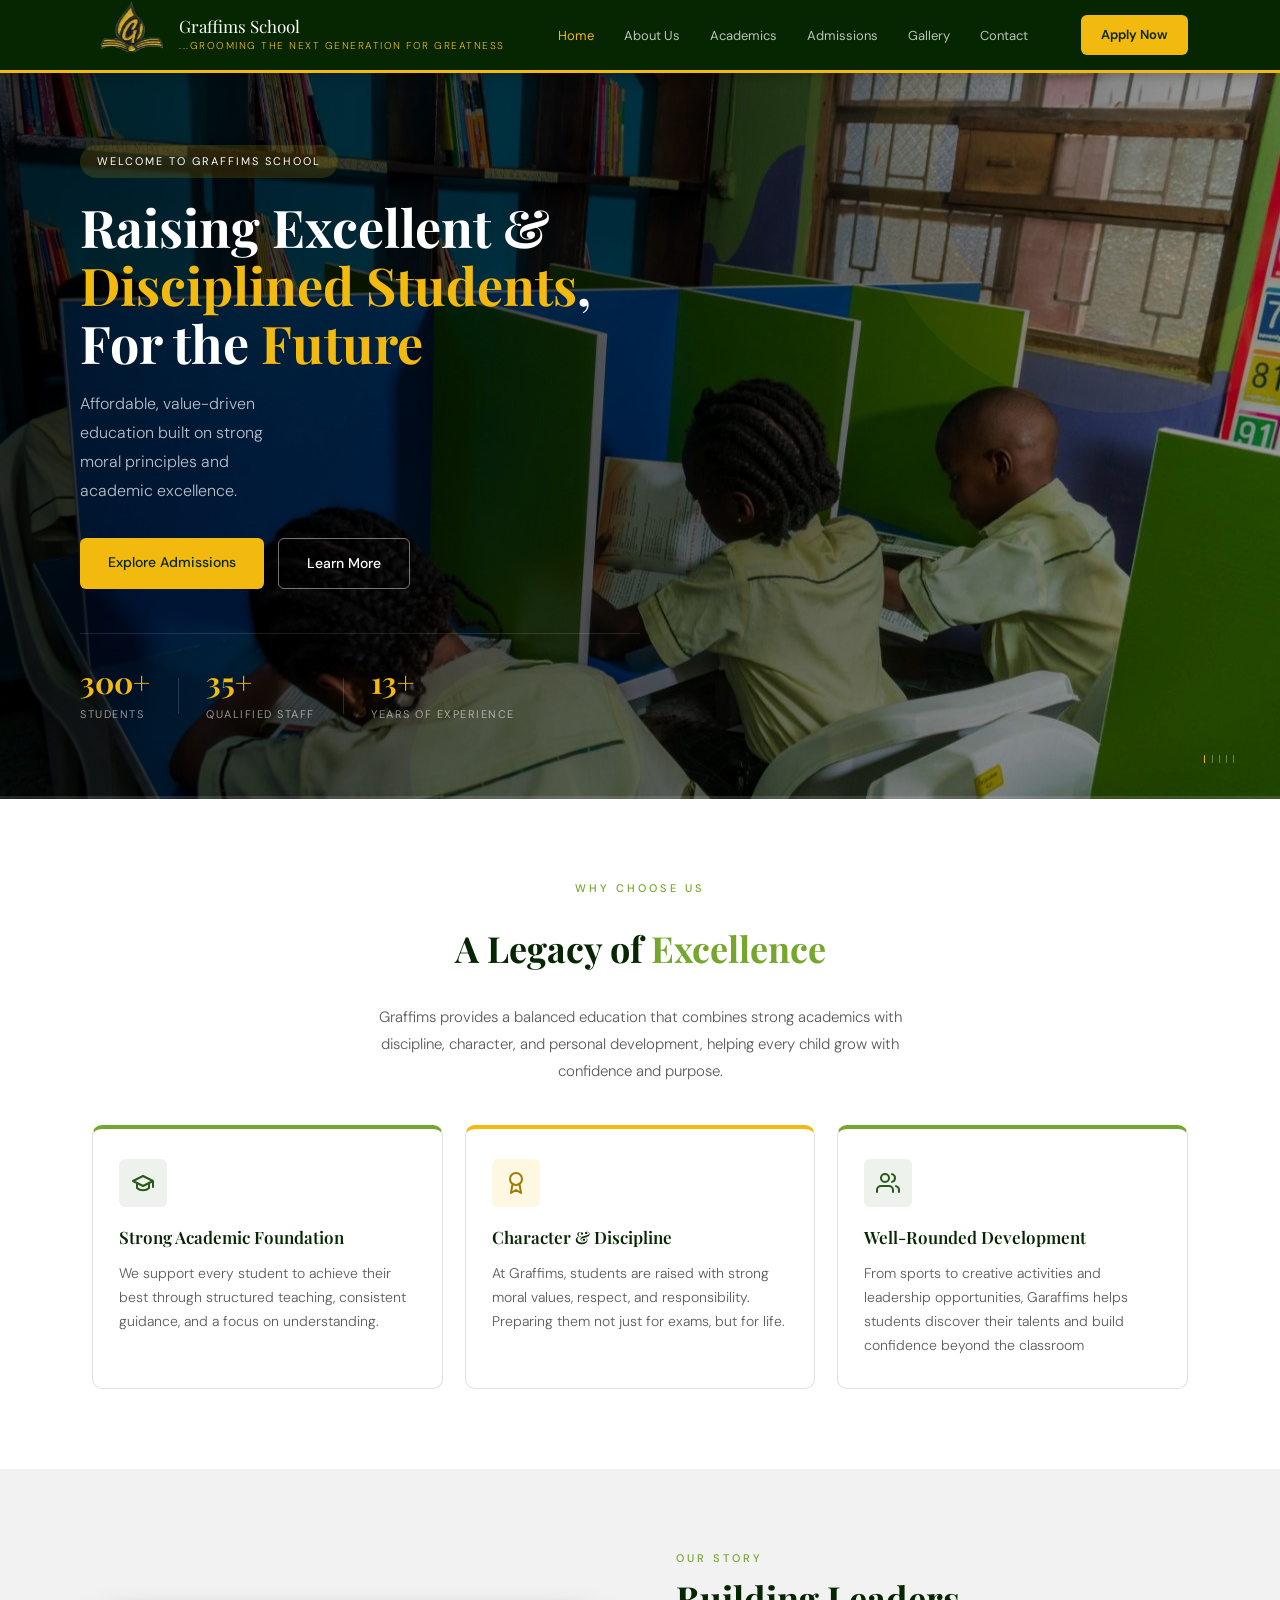
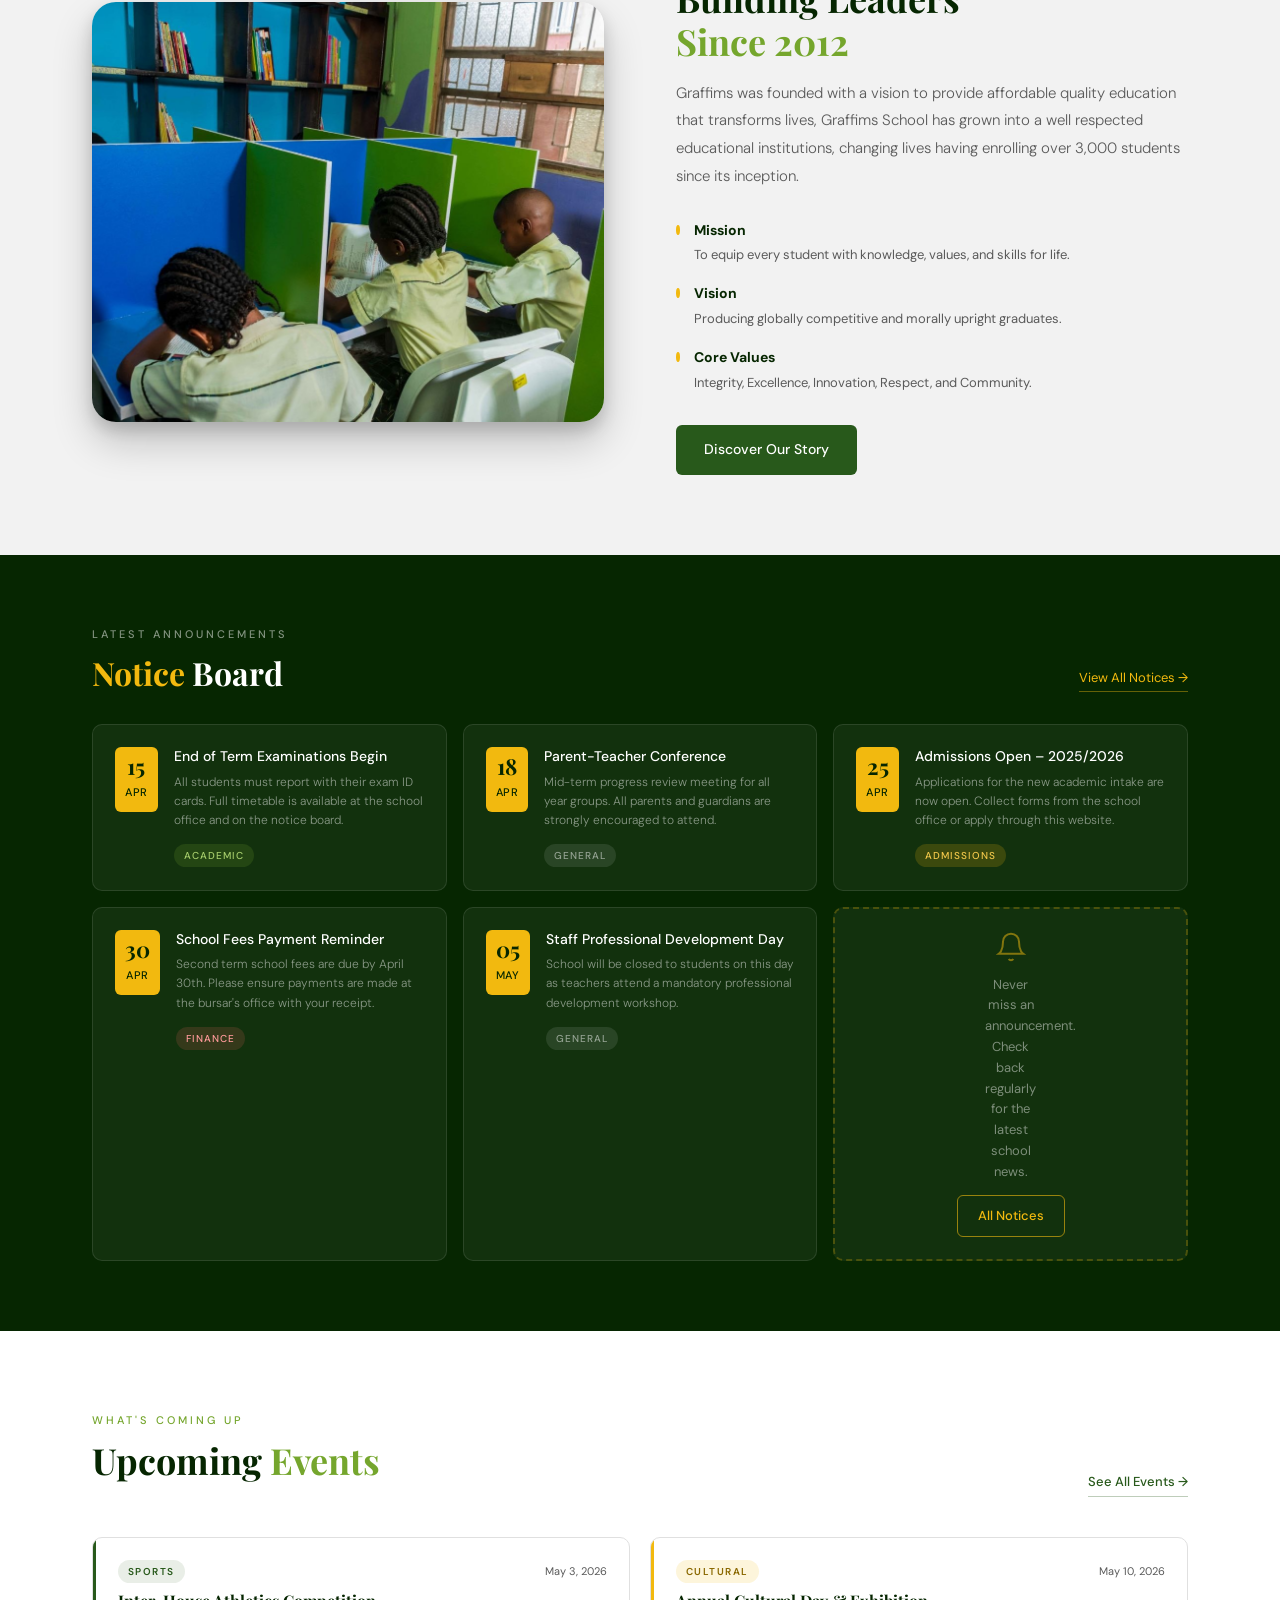
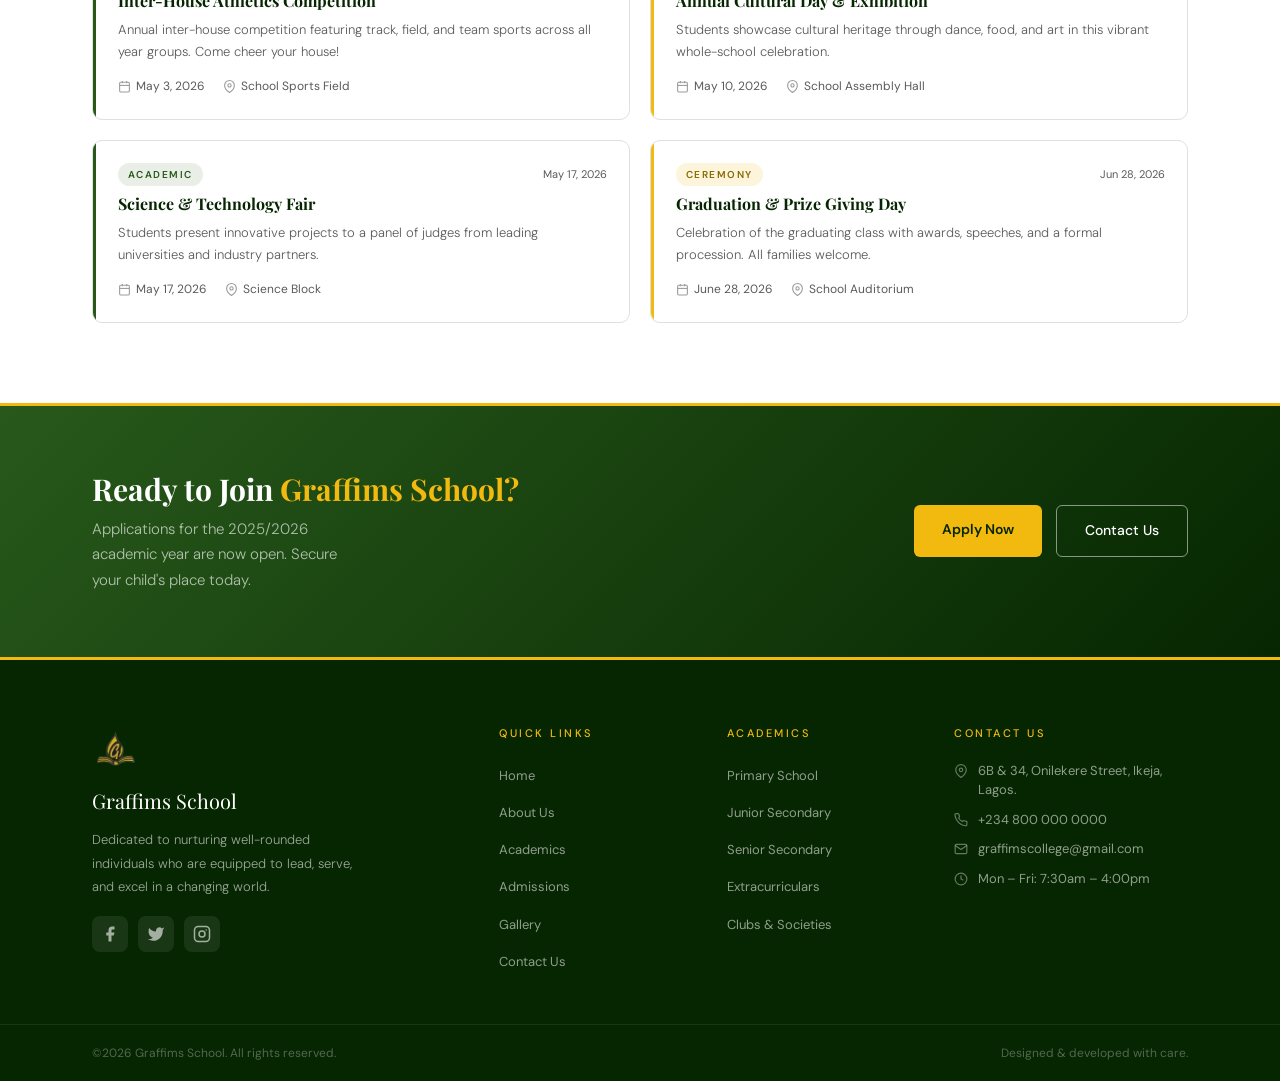
==== index.html @ c7c1daac "initial" ====
<!DOCTYPE html>
<html lang="en">

<head>
    <meta charset="UTF-8" />
    <meta name="viewport" content="width=device-width, initial-scale=1.0" />
    <meta name="description"
        content="Graffims School – Nurturing Minds, Building Futures. A premier school dedicated to academic excellence and holistic development." />
    <title>Graffims Schools| Home</title>

    <!-- Google Fonts -->
    <link rel="preconnect" href="https://fonts.googleapis.com" />
    <link rel="preconnect" href="https://fonts.gstatic.com" crossorigin />
    <link
        href="https://fonts.googleapis.com/css2?family=Playfair+Display:wght@600;700&family=DM+Sans:ital,wght@0,300;0,400;0,500;1,300&display=swap"
        rel="stylesheet" />

    <!-- Stylesheet -->
    <link rel="stylesheet" href="css/style.css" />
    <link rel="stylesheet" href="css/home.css" />
</head>

<body>

    <!-- ========== NAVIGATION ========== -->
    <header class="site-header">
        <nav class="navbar">
            <div class="nav-logo">
                <img src="images/logo/logo.png" alt="Graffims School Logo" class="logo-img" />
                <div class="logo-text">
                    <span class="logo-name">Graffims School</span>
                    <span class="logo-tagline">...grooming the next generation for greatness</span>
                </div>
            </div>

            <ul class="nav-links" id="navLinks">
                <li><a href="index.html" class="active">Home</a></li>
                <li><a href="about.html">About Us</a></li>
                <li><a href="academics.html">Academics</a></li>
                <li><a href="admissions.html">Admissions</a></li>
                <li><a href="gallery.html">Gallery</a></li>
                <li><a href="contact.html">Contact</a></li>
            </ul>

            <a href="admissions.html" class="nav-cta">Apply Now</a>

            <!-- Hamburger for mobile -->
            <button class="hamburger" id="hamburger" aria-label="Toggle navigation">
                <span></span><span></span><span></span>
            </button>
        </nav>
    </header>


    <!-- ========== HERO SECTION ========== -->
    <!-- ========== HERO SECTION ========== -->
    <section class="hero" id="hero">

        <!-- ---- SLIDESHOW BACKGROUND ---- -->
        <!-- Add your own photos by replacing the src values below.
         Recommended size: 1600×900px or wider. 5 slides shown by default.
         You can add or remove slides freely — the JS handles any count. -->
        <div class="hero-slideshow" id="heroSlideshow" aria-hidden="true">
            <div class="hero-slide active" style="background-image: url('images/hero/slide-1.jpg');"></div>
            <div class="hero-slide" style="background-image: url('images/hero/slide-2.jpg');"></div>
            <div class="hero-slide" style="background-image: url('images/hero/slide-3.jpg');"></div>
            <div class="hero-slide" style="background-image: url('images/hero/slide-4.jpg');"></div>
            <div class="hero-slide" style="background-image: url('images/hero/slide-5.jpg');"></div>
        </div>

        <!-- Dark overlay so text stays readable over any photo -->
        <div class="hero-overlay" aria-hidden="true"></div>

        <!-- Decorative circles (sit above overlay, below content) -->
        <div class="hero-bg-circle hero-circle-1"></div>
        <div class="hero-bg-circle hero-circle-2"></div>

        <!-- ---- HERO CONTENT ---- -->
        <div class="hero-content">
            <div class="hero-badge">Welcome to Graffims School</div>
            <h1 class="hero-title">
                Raising Excellent & <span class="highlight">Disciplined Students</span>,<br />
                For the <span class="highlight">Future</span>
            </h1>
            <p class="hero-desc">
                Affordable, value-driven education built on strong moral principles and academic excellence.
            </p>
            <div class="hero-buttons">
                <a href="admissions.html" class="btn btn-primary">Explore Admissions</a>
                <a href="about.html" class="btn btn-outline">Learn More</a>
            </div>
            <div class="hero-stats">
                <div class="stat">
                    <strong>300+</strong>
                    <span>Students</span>
                </div>
                <div class="stat-divider"></div>
                <div class="stat">
                    <strong>35+</strong>
                    <span>Qualified Staff</span>
                </div>
                <div class="stat-divider"></div>
                <div class="stat">
                    <strong>13+</strong>
                    <span>Years of Experience</span>
                </div>
            </div>
        </div>

        <!-- ---- SLIDESHOW CONTROLS ---- -->
        <div class="hero-controls" aria-label="Slideshow controls">

            <!-- Prev / Next arrows -->
            <button class="hero-arrow hero-prev" id="heroPrev" aria-label="Previous slide">
                <svg width="20" height="20" viewBox="0 0 24 24" fill="none" stroke="currentColor" stroke-width="2.5">
                    <polyline points="15 18 9 12 15 6" />
                </svg>
            </button>
            <button class="hero-arrow hero-next" id="heroNext" aria-label="Next slide">
                <svg width="20" height="20" viewBox="0 0 24 24" fill="none" stroke="currentColor" stroke-width="2.5">
                    <polyline points="9 18 15 12 9 6" />
                </svg>
            </button>

            <!-- Dot indicators -->
            <div class="hero-dots" id="heroDots" role="tablist" aria-label="Slide indicators"></div>

            <!-- Play / Pause -->
            <button class="hero-playpause" id="heroPlayPause" aria-label="Pause slideshow">
                <!-- Pause icon (shown when playing) -->
                <svg class="icon-pause" width="16" height="16" viewBox="0 0 24 24" fill="currentColor">
                    <rect x="6" y="4" width="4" height="16" rx="1" />
                    <rect x="14" y="4" width="4" height="16" rx="1" />
                </svg>
                <!-- Play icon (shown when paused) -->
                <svg class="icon-play" width="16" height="16" viewBox="0 0 24 24" fill="currentColor"
                    style="display:none;">
                    <polygon points="5 3 19 12 5 21 5 3" />
                </svg>
            </button>

        </div>

        <!-- Progress bar at bottom of hero -->
        <div class="hero-progress-bar" aria-hidden="true">
            <div class="hero-progress-fill" id="heroProgressFill"></div>
        </div>

    </section>


    <!-- ========== WHY CHOOSE US ========== -->
    <section class="section section-light" id="why-us">
        <div class="container">
            <div class="section-header centered">
                <p class="section-label">Why Choose Us</p>
                <h2 class="section-title">A Legacy of <span class="text-green">Excellence</span></h2>
                <p class="section-sub">
                    Graffims provides a balanced education that combines strong academics with discipline, character, and personal development, helping every child grow with confidence and purpose.
                </p>
            </div>

            <div class="cards-grid three-col">

                <div class="feature-card">
                    <div class="feature-icon green-icon">
                        <svg width="24" height="24" viewBox="0 0 24 24" fill="none" stroke="currentColor"
                            stroke-width="2" stroke-linecap="round" stroke-linejoin="round">
                            <path d="M22 10v6M2 10l10-5 10 5-10 5z" />
                            <path d="M6 12v5c3 3 9 3 12 0v-5" />
                        </svg>
                    </div>
                    <h3>Strong Academic Foundation</h3>
                    <p>We support every student to achieve their best through structured teaching, consistent guidance, and a focus on understanding.</p>
                </div>

                <div class="feature-card featured">
                    <div class="feature-icon gold-icon">
                        <svg width="24" height="24" viewBox="0 0 24 24" fill="none" stroke="currentColor"
                            stroke-width="2" stroke-linecap="round" stroke-linejoin="round">
                            <circle cx="12" cy="8" r="6" />
                            <path d="M15.477 12.89L17 22l-5-3-5 3 1.523-9.11" />
                        </svg>
                    </div>
                    <h3>Character & Discipline</h3>
                    <p>At Graffims, students are raised with strong moral values, respect, and responsibility. Preparing them not just for exams, but for life.</p>
                </div>

                <div class="feature-card">
                    <div class="feature-icon green-icon">
                        <svg width="24" height="24" viewBox="0 0 24 24" fill="none" stroke="currentColor"
                            stroke-width="2" stroke-linecap="round" stroke-linejoin="round">
                            <path d="M17 21v-2a4 4 0 0 0-4-4H5a4 4 0 0 0-4 4v2" />
                            <circle cx="9" cy="7" r="4" />
                            <path d="M23 21v-2a4 4 0 0 0-3-3.87M16 3.13a4 4 0 0 1 0 7.75" />
                        </svg>
                    </div>
                    <h3>Well-Rounded Development</h3>
                    <p>From sports to creative activities and leadership opportunities, Garaffims helps students discover their talents and build confidence beyond the classroom</p>
                </div>

            </div>
        </div>
    </section>


    <!-- ========== ABOUT STRIP ========== -->
    <section class="section about-strip">
        <div class="container about-split">
            <div class="about-image-side">
                <img src="images/hero/about-strip.jpg" alt="Students at Graffims School" class="about-img" />
            </div>
            <div class="about-text-side">
                <p class="section-label">Our Story</p>
                <h2 class="section-title">Building Leaders<br /><span class="text-green">Since 2012</span></h2>
                <p class="about-desc">
                    Graffims was founded with a vision to provide affordable quality education that transforms lives, 
                    Graffims School has grown into a well respected educational institutions,
                    changing lives having enrolling over 3,000 students since its inception.
                </p>
                <ul class="about-values">
                    <li>
                        <div class="value-dot"></div>
                        <div>
                            <strong>Mission</strong>
                            <p>To equip every student with knowledge, values, and skills for life.</p>
                        </div>
                    </li>
                    <li>
                        <div class="value-dot"></div>
                        <div>
                            <strong>Vision</strong>
                            <p>Producing globally competitive and morally upright graduates.</p>
                        </div>
                    </li>
                    <li>
                        <div class="value-dot"></div>
                        <div>
                            <strong>Core Values</strong>
                            <p>Integrity, Excellence, Innovation, Respect, and Community.</p>
                        </div>
                    </li>
                </ul>
                <a href="about.html" class="btn btn-green">Discover Our Story</a>
            </div>
        </div>
    </section>


    <!-- ========== NOTICE BOARD ========== -->
    <section class="notice-board" id="notices">
        <div class="container">
            <div class="notice-header">
                <div>
                    <p class="section-label light-label">Latest Announcements</p>
                    <h2 class="notice-title"><span class="text-gold">Notice</span> Board</h2>
                </div>
                <a href="#" class="view-all-link">View All Notices &rarr;</a>
            </div>

            <div class="notices-grid">

                <div class="notice-item">
                    <div class="notice-date">
                        <strong>15</strong>
                        <span>Apr</span>
                    </div>
                    <div class="notice-body">
                        <h4>End of Term Examinations Begin</h4>
                        <p>All students must report with their exam ID cards. Full timetable is available at the school
                            office and on the notice board.</p>
                        <span class="notice-tag academic-tag">Academic</span>
                    </div>
                </div>

                <div class="notice-item">
                    <div class="notice-date">
                        <strong>18</strong>
                        <span>Apr</span>
                    </div>
                    <div class="notice-body">
                        <h4>Parent-Teacher Conference</h4>
                        <p>Mid-term progress review meeting for all year groups. All parents and guardians are strongly
                            encouraged to attend.</p>
                        <span class="notice-tag general-tag">General</span>
                    </div>
                </div>

                <div class="notice-item">
                    <div class="notice-date">
                        <strong>25</strong>
                        <span>Apr</span>
                    </div>
                    <div class="notice-body">
                        <h4>Admissions Open – 2025/2026</h4>
                        <p>Applications for the new academic intake are now open. Collect forms from the school office
                            or apply through this website.</p>
                        <span class="notice-tag admissions-tag">Admissions</span>
                    </div>
                </div>

                <div class="notice-item">
                    <div class="notice-date">
                        <strong>30</strong>
                        <span>Apr</span>
                    </div>
                    <div class="notice-body">
                        <h4>School Fees Payment Reminder</h4>
                        <p>Second term school fees are due by April 30th. Please ensure payments are made at the
                            bursar's office with your receipt.</p>
                        <span class="notice-tag finance-tag">Finance</span>
                    </div>
                </div>

                <div class="notice-item">
                    <div class="notice-date">
                        <strong>05</strong>
                        <span>May</span>
                    </div>
                    <div class="notice-body">
                        <h4>Staff Professional Development Day</h4>
                        <p>School will be closed to students on this day as teachers attend a mandatory professional
                            development workshop.</p>
                        <span class="notice-tag general-tag">General</span>
                    </div>
                </div>

                <div class="notice-item notice-cta">
                    <div class="notice-cta-inner">
                        <div class="cta-bell">
                            <svg width="32" height="32" viewBox="0 0 24 24" fill="none" stroke="currentColor"
                                stroke-width="1.5">
                                <path d="M18 8A6 6 0 0 0 6 8c0 7-3 9-3 9h18s-3-2-3-9" />
                                <path d="M13.73 21a2 2 0 0 1-3.46 0" />
                            </svg>
                        </div>
                        <p>Never miss an announcement. Check back regularly for the latest school news.</p>
                        <a href="#" class="btn btn-gold-outline">All Notices</a>
                    </div>
                </div>

            </div>
        </div>
    </section>


    <!-- ========== UPCOMING EVENTS ========== -->
    <section class="section section-light" id="events">
        <div class="container">
            <div class="section-header">
                <div>
                    <p class="section-label">What's Coming Up</p>
                    <h2 class="section-title">Upcoming <span class="text-green">Events</span></h2>
                </div>
                <a href="#" class="view-all-btn">See All Events &rarr;</a>
            </div>

            <div class="events-grid">

                <div class="event-card">
                    <div class="event-stripe green-stripe"></div>
                    <div class="event-body">
                        <div class="event-top">
                            <span class="event-tag sports-tag">Sports</span>
                            <span class="event-date-label">May 3, 2026</span>
                        </div>
                        <h4>Inter-House Athletics Competition</h4>
                        <p>Annual inter-house competition featuring track, field, and team sports across all year
                            groups. Come cheer your house!</p>
                        <div class="event-meta">
                            <span>
                                <svg width="13" height="13" viewBox="0 0 24 24" fill="none" stroke="currentColor"
                                    stroke-width="2">
                                    <rect x="3" y="4" width="18" height="18" rx="2" />
                                    <line x1="16" y1="2" x2="16" y2="6" />
                                    <line x1="8" y1="2" x2="8" y2="6" />
                                    <line x1="3" y1="10" x2="21" y2="10" />
                                </svg>
                                May 3, 2026
                            </span>
                            <span>
                                <svg width="13" height="13" viewBox="0 0 24 24" fill="none" stroke="currentColor"
                                    stroke-width="2">
                                    <path d="M21 10c0 7-9 13-9 13s-9-6-9-13a9 9 0 0 1 18 0z" />
                                    <circle cx="12" cy="10" r="3" />
                                </svg>
                                School Sports Field
                            </span>
                        </div>
                    </div>
                </div>

                <div class="event-card">
                    <div class="event-stripe gold-stripe"></div>
                    <div class="event-body">
                        <div class="event-top">
                            <span class="event-tag cultural-tag">Cultural</span>
                            <span class="event-date-label">May 10, 2026</span>
                        </div>
                        <h4>Annual Cultural Day &amp; Exhibition</h4>
                        <p>Students showcase cultural heritage through dance, food, and art in this vibrant whole-school
                            celebration.</p>
                        <div class="event-meta">
                            <span>
                                <svg width="13" height="13" viewBox="0 0 24 24" fill="none" stroke="currentColor"
                                    stroke-width="2">
                                    <rect x="3" y="4" width="18" height="18" rx="2" />
                                    <line x1="16" y1="2" x2="16" y2="6" />
                                    <line x1="8" y1="2" x2="8" y2="6" />
                                    <line x1="3" y1="10" x2="21" y2="10" />
                                </svg>
                                May 10, 2026
                            </span>
                            <span>
                                <svg width="13" height="13" viewBox="0 0 24 24" fill="none" stroke="currentColor"
                                    stroke-width="2">
                                    <path d="M21 10c0 7-9 13-9 13s-9-6-9-13a9 9 0 0 1 18 0z" />
                                    <circle cx="12" cy="10" r="3" />
                                </svg>
                                School Assembly Hall
                            </span>
                        </div>
                    </div>
                </div>

                <div class="event-card">
                    <div class="event-stripe green-stripe"></div>
                    <div class="event-body">
                        <div class="event-top">
                            <span class="event-tag academic-tag-ev">Academic</span>
                            <span class="event-date-label">May 17, 2026</span>
                        </div>
                        <h4>Science &amp; Technology Fair</h4>
                        <p>Students present innovative projects to a panel of judges from leading universities and
                            industry partners.</p>
                        <div class="event-meta">
                            <span>
                                <svg width="13" height="13" viewBox="0 0 24 24" fill="none" stroke="currentColor"
                                    stroke-width="2">
                                    <rect x="3" y="4" width="18" height="18" rx="2" />
                                    <line x1="16" y1="2" x2="16" y2="6" />
                                    <line x1="8" y1="2" x2="8" y2="6" />
                                    <line x1="3" y1="10" x2="21" y2="10" />
                                </svg>
                                May 17, 2026
                            </span>
                            <span>
                                <svg width="13" height="13" viewBox="0 0 24 24" fill="none" stroke="currentColor"
                                    stroke-width="2">
                                    <path d="M21 10c0 7-9 13-9 13s-9-6-9-13a9 9 0 0 1 18 0z" />
                                    <circle cx="12" cy="10" r="3" />
                                </svg>
                                Science Block
                            </span>
                        </div>
                    </div>
                </div>

                <div class="event-card">
                    <div class="event-stripe gold-stripe"></div>
                    <div class="event-body">
                        <div class="event-top">
                            <span class="event-tag ceremony-tag">Ceremony</span>
                            <span class="event-date-label">Jun 28, 2026</span>
                        </div>
                        <h4>Graduation &amp; Prize Giving Day</h4>
                        <p>Celebration of the graduating class with awards, speeches, and a formal procession. All
                            families welcome.</p>
                        <div class="event-meta">
                            <span>
                                <svg width="13" height="13" viewBox="0 0 24 24" fill="none" stroke="currentColor"
                                    stroke-width="2">
                                    <rect x="3" y="4" width="18" height="18" rx="2" />
                                    <line x1="16" y1="2" x2="16" y2="6" />
                                    <line x1="8" y1="2" x2="8" y2="6" />
                                    <line x1="3" y1="10" x2="21" y2="10" />
                                </svg>
                                June 28, 2026
                            </span>
                            <span>
                                <svg width="13" height="13" viewBox="0 0 24 24" fill="none" stroke="currentColor"
                                    stroke-width="2">
                                    <path d="M21 10c0 7-9 13-9 13s-9-6-9-13a9 9 0 0 1 18 0z" />
                                    <circle cx="12" cy="10" r="3" />
                                </svg>
                                School Auditorium
                            </span>
                        </div>
                    </div>
                </div>

            </div>
        </div>
    </section>


    <!-- ========== QUICK LINKS / CTA STRIP ========== -->
    <section class="cta-strip">
        <div class="container cta-inner">
            <div class="cta-text">
                <h2>Ready to Join <span>Graffims School?</span></h2>
                <p>Applications for the 2025/2026 academic year are now open. Secure your child's place today.</p>
            </div>
            <div class="cta-buttons">
                <a href="admissions.html" class="btn btn-gold">Apply Now</a>
                <a href="contact.html" class="btn btn-white-outline">Contact Us</a>
            </div>
        </div>
    </section>


    <!-- ========== FOOTER ========== -->
    <footer class="site-footer">
        <div class="container footer-grid">

            <div class="footer-brand">
                <img src="images/logo/logo.png" alt="Graffims School" class="footer-logo" />
                <div class="footer-school-name">Graffims School</div>
                <p>Dedicated to nurturing well-rounded individuals who are equipped to lead, serve, and excel in a
                    changing world.</p>
                <div class="footer-socials">
                    <!-- Replace # with real social media links -->
                    <a href="#" aria-label="Facebook" class="social-icon">
                        <svg width="18" height="18" viewBox="0 0 24 24" fill="currentColor">
                            <path d="M18 2h-3a5 5 0 0 0-5 5v3H7v4h3v8h4v-8h3l1-4h-4V7a1 1 0 0 1 1-1h3z" />
                        </svg>
                    </a>
                    <a href="#" aria-label="Twitter" class="social-icon">
                        <svg width="18" height="18" viewBox="0 0 24 24" fill="currentColor">
                            <path
                                d="M23 3a10.9 10.9 0 0 1-3.14 1.53 4.48 4.48 0 0 0-7.86 3v1A10.66 10.66 0 0 1 3 4s-4 9 5 13a11.64 11.64 0 0 1-7 2c9 5 20 0 20-11.5a4.5 4.5 0 0 0-.08-.83A7.72 7.72 0 0 0 23 3z" />
                        </svg>
                    </a>
                    <a href="#" aria-label="Instagram" class="social-icon">
                        <svg width="18" height="18" viewBox="0 0 24 24" fill="none" stroke="currentColor"
                            stroke-width="2">
                            <rect x="2" y="2" width="20" height="20" rx="5" />
                            <circle cx="12" cy="12" r="4" />
                            <circle cx="17.5" cy="6.5" r="1" fill="currentColor" stroke="none" />
                        </svg>
                    </a>
                </div>
            </div>

            <div class="footer-col">
                <h4>Quick Links</h4>
                <ul>
                    <li><a href="index.html">Home</a></li>
                    <li><a href="about.html">About Us</a></li>
                    <li><a href="academics.html">Academics</a></li>
                    <li><a href="admissions.html">Admissions</a></li>
                    <li><a href="gallery.html">Gallery</a></li>
                    <li><a href="contact.html">Contact Us</a></li>
                </ul>
            </div>

            <div class="footer-col">
                <h4>Academics</h4>
                <ul>
                    <li><a href="academics.html">Primary School</a></li>
                    <li><a href="academics.html">Junior Secondary</a></li>
                    <li><a href="academics.html">Senior Secondary</a></li>
                    <li><a href="academics.html">Extracurriculars</a></li>
                    <li><a href="academics.html">Clubs &amp; Societies</a></li>
                </ul>
            </div>

            <div class="footer-col">
                <h4>Contact Us</h4>
                <ul class="footer-contact-list">
                    <li>
                        <svg width="14" height="14" viewBox="0 0 24 24" fill="none" stroke="currentColor"
                            stroke-width="2">
                            <path d="M21 10c0 7-9 13-9 13s-9-6-9-13a9 9 0 0 1 18 0z" />
                            <circle cx="12" cy="10" r="3" />
                        </svg>
                        6B & 34, Onilekere Street, Ikeja, Lagos.
                    </li>
                    <li>
                        <svg width="14" height="14" viewBox="0 0 24 24" fill="none" stroke="currentColor"
                            stroke-width="2">
                            <path
                                d="M22 16.92v3a2 2 0 0 1-2.18 2 19.79 19.79 0 0 1-8.63-3.07A19.5 19.5 0 0 1 4.69 12 19.79 19.79 0 0 1 1.61 3.18 2 2 0 0 1 3.6 1h3a2 2 0 0 1 2 1.72c.127.96.361 1.903.7 2.81a2 2 0 0 1-.45 2.11L7.91 8.6a16 16 0 0 0 6.09 6.09l.97-.97a2 2 0 0 1 2.11-.45c.907.339 1.85.573 2.81.7A2 2 0 0 1 22 16.92z" />
                        </svg>
                        +234 800 000 0000
                    </li>
                    <li>
                        <svg width="14" height="14" viewBox="0 0 24 24" fill="none" stroke="currentColor"
                            stroke-width="2">
                            <path d="M4 4h16c1.1 0 2 .9 2 2v12c0 1.1-.9 2-2 2H4c-1.1 0-2-.9-2-2V6c0-1.1.9-2 2-2z" />
                            <polyline points="22,6 12,13 2,6" />
                        </svg>
                        graffimscollege@gmail.com
                    </li>
                    <li>
                        <svg width="14" height="14" viewBox="0 0 24 24" fill="none" stroke="currentColor"
                            stroke-width="2">
                            <circle cx="12" cy="12" r="10" />
                            <polyline points="12 6 12 12 16 14" />
                        </svg>
                        Mon – Fri: 7:30am – 4:00pm
                    </li>
                </ul>
            </div>

        </div>

        <div class="footer-bottom">
            <div class="container footer-bottom-inner">
                <p>&copy;2026 Graffims School. All rights reserved.</p>
                <p>Designed &amp; developed with care.</p>
            </div>
        </div>
    </footer>


    <!-- ========== JAVASCRIPT ========== -->
    <script src="javascript/main.js"></script>
</body>

</html>
---- css/style.css ----
:root {
    --deep: #062601;
    --forest: #28591B;
    --leaf: #75A62D;
    --gold: #F2B90F;
    --light: #F2F2F2;
    --white: #ffffff;
    --text: #1a1a1a;
    --muted: #5a5a5a;
    --border: #e0e0e0;

    --font-display: 'Playfair Display', Georgia, serif;
    --font-body: 'DM Sans', system-ui, sans-serif;

    --radius-sm: 6px;
    --radius-md: 10px;
    --radius-lg: 16px;
    --radius-xl: 24px;

    --shadow-sm: 0 2px 8px rgba(0, 0, 0, 0.07);
    --shadow-md: 0 4px 20px rgba(0, 0, 0, 0.10);
    --shadow-lg: 0 8px 40px rgba(0, 0, 0, 0.13);

    --transition: 0.25s ease;
}

/* ---------- RESET & BASE ---------- */
*,
*::before,
*::after {
    margin: 0;
    padding: 0;
    box-sizing: border-box;
}

html {
    scroll-behavior: smooth;
    font-size: 16px;
}

body {
    font-family: var(--font-body);
    color: var(--text);
    background: var(--light);
    line-height: 1.7;
    -webkit-font-smoothing: antialiased;
}

img {
    max-width: 100%;
    height: auto;
    display: block;
}

svg {
    display: block;
    max-width: 100%;
}

a {
    text-decoration: none;
    color: inherit;
}

ul {
    list-style: none;
}

/* ---------- CONTAINER ---------- */
.container {
    width: 100%;
    max-width: 1160px;
    margin: 0 auto;
    padding: 0 32px;
}

/* ---------- SECTIONS ---------- */
.section {
    padding: 80px 0;
}

.section-light {
    background: var(--white);
}

/* ---------- SECTION HEADER TYPOGRAPHY ---------- */
.section-label {
    font-size: 11px;
    text-transform: uppercase;
    letter-spacing: 3px;
    color: var(--leaf);
    font-weight: 500;
    margin-bottom: 10px;
}

.light-label {
    color: rgba(255, 255, 255, 0.5);
}

.section-title {
    font-family: var(--font-display);
    font-size: 36px;
    color: var(--deep);
    line-height: 1.2;
    margin-bottom: 14px;
}

.section-sub {
    color: var(--muted);
    font-size: 15px;
    line-height: 1.8;
    max-width: 560px;
    font-weight: 300;
}

.section-header {
    display: flex;
    align-items: flex-end;
    justify-content: space-between;
    margin-bottom: 40px;
    gap: 20px;
}

.section-header.centered {
    flex-direction: column;
    align-items: center;
    text-align: center;
}

.section-header.centered .section-sub {
    margin: 0 auto;
}

/* ---------- TEXT COLOUR HELPERS ---------- */
.text-green {
    color: var(--leaf);
}

.text-gold {
    color: var(--gold);
}

.highlight {
    color: var(--gold);
}

/* ---------- BUTTONS ---------- */
.btn {
    display: inline-block;
    font-family: var(--font-body);
    font-size: 14px;
    font-weight: 500;
    padding: 13px 28px;
    border-radius: var(--radius-sm);
    border: none;
    cursor: pointer;
    transition: all var(--transition);
    white-space: nowrap;
}

.btn-primary {
    background: var(--gold);
    color: var(--deep);
}

.btn-primary:hover {
    background: #d9a50d;
    transform: translateY(-1px);
}

.btn-outline {
    background: transparent;
    color: var(--white);
    border: 1.5px solid rgba(255, 255, 255, 0.45);
}

.btn-outline:hover {
    background: rgba(255, 255, 255, 0.1);
}

.btn-green {
    background: var(--forest);
    color: var(--white);
}

.btn-green:hover {
    background: var(--deep);
    transform: translateY(-1px);
}

.btn-gold {
    background: var(--gold);
    color: var(--deep);
    font-weight: 600;
}

.btn-gold:hover {
    background: #d9a50d;
}

.btn-white-outline {
    background: transparent;
    color: var(--white);
    border: 1.5px solid rgba(255, 255, 255, 0.5);
}

.btn-white-outline:hover {
    background: rgba(255, 255, 255, 0.1);
}

.btn-gold-outline {
    background: transparent;
    color: var(--gold);
    border: 1.5px solid rgba(242, 185, 15, 0.6);
    font-size: 13px;
    padding: 9px 20px;
}

.btn-gold-outline:hover {
    background: rgba(242, 185, 15, 0.1);
}

/* ---------- CARDS GRID ---------- */
.cards-grid {
    display: grid;
    gap: 22px;
}

.cards-grid.three-col {
    grid-template-columns: repeat(3, 1fr);
}

.cards-grid.two-col {
    grid-template-columns: repeat(2, 1fr);
}

/* ---------- NAVIGATION ---------- */
.site-header {
    position: sticky;
    top: 0;
    z-index: 1000;
    background: var(--deep);
    border-bottom: 3px solid var(--gold);
    box-shadow: 0 2px 12px rgba(0, 0, 0, 0.25);
}

.navbar {
    display: flex;
    align-items: center;
    justify-content: space-between;
    height: 70px;
    max-width: 1160px;
    margin: 0 auto;
    padding: 0 32px;
    gap: 20px;
}

.nav-logo {
    display: flex;
    align-items: center;
    gap: 12px;
    flex-shrink: 0;
}

.logo-img {
    width: 75px;
    height: 90px;

}

.logo-text {
    display: flex;
    flex-direction: column;
}

.logo-name {
    font-family: var(--font-display);
    font-size: 17px;
    color: var(--white);
    line-height: 1.2;
}

.logo-tagline {
    font-size: 10px;
    color: var(--gold);
    letter-spacing: 1.5px;
    text-transform: uppercase;
    font-weight: 300;
}

.nav-links {
    display: flex;
    align-items: center;
    gap: 4px;
    flex: 1;
    justify-content: center;
}

.nav-links a {
    color: rgba(255, 255, 255, 0.72);
    font-size: 13px;
    padding: 7px 13px;
    border-radius: var(--radius-sm);
    transition: all var(--transition);
    font-weight: 400;
}

.nav-links a:hover {
    background: rgba(255, 255, 255, 0.08);
    color: var(--white);
}

.nav-links a.active {
    color: var(--gold);
}

.nav-cta {
    background: var(--gold);
    color: var(--deep);
    font-weight: 600;
    font-size: 13px;
    padding: 9px 20px;
    border-radius: var(--radius-sm);
    transition: all var(--transition);
    flex-shrink: 0;
    font-family: var(--font-body);
}

.nav-cta:hover {
    background: #d9a50d;
    transform: translateY(-1px);
}

.hamburger {
    display: none;
    flex-direction: column;
    gap: 5px;
    background: none;
    border: none;
    cursor: pointer;
    padding: 4px;
}

.hamburger span {
    display: block;
    width: 24px;
    height: 2px;
    background: var(--white);
    border-radius: 2px;
    transition: all 0.3s;
}

/* ---------- FOOTER ---------- */
.site-footer {
    background: var(--deep);
    border-top: 3px solid var(--gold);
    color: rgba(255, 255, 255, 0.6);
}

.footer-grid {
    display: grid;
    grid-template-columns: 2fr 1fr 1fr 1.3fr;
    gap: 48px;
    padding: 64px 32px 40px;
}

.footer-logo {
    width: 45px;
    height: 60px;
    border-radius: 50%;

}

.footer-school-name {
    font-family: var(--font-display);
    font-size: 20px;
    color: var(--white);
    margin-bottom: 10px;
}

.footer-brand p {
    font-size: 13px;
    line-height: 1.8;
    max-width: 260px;
    font-weight: 300;
}

.footer-socials {
    display: flex;
    gap: 10px;
    margin-top: 18px;
}

.social-icon {
    width: 36px;
    height: 36px;
    border-radius: 8px;
    background: rgba(255, 255, 255, 0.08);
    display: flex;
    align-items: center;
    justify-content: center;
    color: rgba(255, 255, 255, 0.6);
    transition: all var(--transition);
}

.social-icon:hover {
    background: var(--forest);
    color: var(--white);
}

.footer-col h4 {
    font-size: 11px;
    text-transform: uppercase;
    letter-spacing: 2.5px;
    color: var(--gold);
    font-weight: 500;
    margin-bottom: 18px;
    font-family: var(--font-body);
}

.footer-col ul li {
    margin-bottom: 10px;
}

.footer-col ul a {
    font-size: 13px;
    color: rgba(255, 255, 255, 0.55);
    transition: color var(--transition);
}

.footer-col ul a:hover {
    color: var(--white);
}

.footer-contact-list li {
    display: flex;
    align-items: flex-start;
    gap: 10px;
    font-size: 13px;
    margin-bottom: 12px;
    color: rgba(255, 255, 255, 0.55);
    line-height: 1.5;
}

.footer-contact-list svg {
    flex-shrink: 0;
    margin-top: 3px;
    opacity: 0.7;
}

.footer-bottom {
    border-top: 1px solid rgba(255, 255, 255, 0.08);
}

.footer-bottom-inner {
    display: flex;
    justify-content: space-between;
    align-items: center;
    padding: 18px 32px;
    font-size: 12px;
    color: rgba(255, 255, 255, 0.3);
}


/* ============================================
   RESPONSIVE BREAKPOINTS
   ============================================ */

/* Tablet */
@media (max-width: 960px) {
    .section-title {
        font-size: 30px;
    }

    .cards-grid.three-col {
        grid-template-columns: repeat(2, 1fr);
    }

    .footer-grid {
        grid-template-columns: 1fr 1fr;
        gap: 32px;
    }
}

/* Mobile */
@media (max-width: 680px) {
    .container {
        padding: 0 20px;
    }

    .section {
        padding: 56px 0;
    }

    .section-title {
        font-size: 26px;
    }

    .nav-links,
    .nav-cta {
        display: none;
    }

    .nav-links.open {
        display: flex;
        flex-direction: column;
        position: absolute;
        top: 70px;
        left: 0;
        right: 0;
        background: var(--deep);
        padding: 16px 20px 24px;
        border-bottom: 3px solid var(--gold);
        gap: 4px;
    }

    .hamburger {
        display: flex;
    }

    .cards-grid.three-col,
    .cards-grid.two-col {
        grid-template-columns: 1fr;
    }

    .section-header {
        flex-direction: column;
        align-items: flex-start;
    }

    .footer-grid {
        grid-template-columns: 1fr;
        gap: 28px;
        padding: 40px 20px;
    }

    .footer-bottom-inner {
        flex-direction: column;
        gap: 6px;
        text-align: center;
    }
}
---- css/home.css ----
/* ============================================
   SPRINGFIELD COLLEGE – HOME PAGE STYLES
   css/home.css
   ============================================ */


/* ========== HERO ========== */
*, *::before, *::after {
  box-sizing: border-box;
}

.hero {
  min-height: 540px;
  display: flex;
  align-items: center;
  gap: 48px;
  padding: 72px 80px;
  position: relative;
  overflow: hidden;
  /* Fallback colour while first image loads */
  background-color: var(--deep);
}

/* ---- SLIDESHOW BACKGROUND ---- */
.hero-slideshow {
  position: absolute;
  inset: 0;
  z-index: 0;
}
.hero-slide {
  position: absolute;
  inset: 0;
  background-size: cover;
  background-position: center;
  background-repeat: no-repeat;
  opacity: 0;
  transition: opacity 1.2s ease-in-out;
  /* Ken-Burns subtle zoom */
  transform: scale(1.06);
  animation: none;
}
.hero-slide.active {
  opacity: 1;
  animation: kenBurns 3s ease-in-out forwards;
}
@keyframes kenBurns {
  from { transform: scale(1.06); }
  to   { transform: scale(1.00); }
}

/* Dark gradient overlay — keeps text legible over any photo */
.hero-overlay {
  position: absolute;
  inset: 0;
  z-index: 1;
  background: linear-gradient(
    105deg,
    rgba(0,0,0,0.8) 0%,
    rgba(0,0,0,0.6) 50%,
    rgba(0,0,0,0.3) 100%
  );
}

/* Decorative circles */
.hero-bg-circle {
  position: absolute;
  border-radius: 50%;
  pointer-events: none;
  z-index: 2;
}
.hero-circle-1 {
  width: 40.0000%;
  height: 480px;
  border: 70px solid rgba(242,185,15,0.06);
  top: -140px;
  right: -100px;
}
.hero-circle-2 {
  width: 18.3333%;
  height: 220px;
  background: rgba(117,166,45,0.07);
  bottom: -80px;
  left: 32%;
}

/* ---- HERO CONTENT ---- */
.hero-content {
  flex: 1;
  max-width: 50.0000%;
  position: relative;
  z-index: 3; /* above overlay + circles */
}

/* ---- SLIDESHOW CONTROLS ---- */
.hero-controls {
  position: absolute;
  bottom: 36px;
  right: 48px;
  z-index: 4;
  display: flex;
  align-items: center;
  gap: 10px;
}

/* Prev / Next arrow buttons */
.hero-arrow {
  width: 3.3333%;
  height: 40px;
  border-radius: 50%;
  background: rgba(255,255,255,0.12);
  border: 1.5px solid rgba(255,255,255,0.25);
  color: var(--white);
  cursor: pointer;
  display: flex;
  align-items: center;
  justify-content: center;
  transition: background var(--transition), transform var(--transition);
  flex-shrink: 0;
}
.hero-arrow:hover {
  background: rgba(255,255,255,0.25);
  transform: scale(1.08);
}

/* Dot indicators */
.hero-dots {
  display: flex;
  gap: 7px;
  align-items: center;
}
.hero-dot {
  width: 0.6667%;
  height: 8px;
  border-radius: 50%;
  background: rgba(255,255,255,0.35);
  border: none;
  cursor: pointer;
  padding: 0;
  transition: background var(--transition), transform var(--transition), width var(--transition);
  flex-shrink: 0;
}
.hero-dot.active {
  background: var(--gold);
  width: 2.0000%;
  border-radius: 4px;
  transform: none;
}
.hero-dot:hover:not(.active) {
  background: rgba(255,255,255,0.65);
}

/* Play / Pause button */
.hero-playpause {
  width: 3.0000%;
  height: 36px;
  border-radius: 50%;
  background: rgba(242,185,15,0.2);
  border: 1.5px solid rgba(242,185,15,0.4);
  color: var(--gold);
  cursor: pointer;
  display: flex;
  align-items: center;
  justify-content: center;
  transition: background var(--transition);
  flex-shrink: 0;
}
.hero-playpause:hover { background: rgba(242,185,15,0.35); }

/* Hide arrows and play/pause button */
.hero-arrow {
  display: none;
}
.hero-playpause {
  display: none;
}

/* Progress bar */
.hero-progress-bar {
  position: absolute;
  bottom: 0;
  left: 0;
  right: 0;
  height: 3px;
  background: rgba(255,255,255,0.12);
  z-index: 4;
  overflow: hidden;
}
.hero-progress-fill {
  height: 100%;
  background: var(--gold);
  width: 0%;
  transition: width linear;
}

.hero-badge {
  display: inline-block;
  background: rgba(242,185,15,0.15);
  border: 1px solid rgba(4, 65, 7, 0.35);
  color: white;
  font-size: 11px;
  letter-spacing: 2px;
  text-transform: uppercase;
  padding: 6px 16px;
  border-radius: 20px;
  margin-bottom: 20px;
  font-weight: 400;
}

.hero-title {
  font-family: var(--font-display);
  font-size: 52px;
  color: var(--white);
  line-height: 1.12;
  margin-bottom: 18px;
}

.hero-desc {
  color: rgba(255,255,255,0.72);
  font-size: 16px;
  line-height: 1.8;
  max-width: 38.3333%;
  margin-bottom: 32px;
  font-weight: 300;
}

.hero-buttons {
  display: flex;
  gap: 14px;
  flex-wrap: wrap;
}

.hero-stats {
  display: flex;
  align-items: center;
  gap: 28px;
  margin-top: 44px;
  padding-top: 32px;
  border-top: 1px solid rgba(255,255,255,0.12);
}
.stat strong {
  display: block;
  font-family: var(--font-display);
  font-size: 30px;
  color: var(--gold);
  line-height: 1.1;
}
.stat span {
  font-size: 11px;
  color: rgba(255,255,255,0.55);
  text-transform: uppercase;
  letter-spacing: 1.5px;
}
.stat-divider {
  width: 0.0833%;
  height: 36px;
  background: rgba(255,255,255,0.15);
}

/* (Hero image wrap removed — background is now a full-bleed slideshow) */


/* ========== FEATURE CARDS ========== */
.feature-card {
  background: var(--white);
  border-radius: var(--radius-md);
  padding: 30px 26px;
  border: 1px solid var(--border);
  border-top: 4px solid var(--leaf);
  transition: transform var(--transition), box-shadow var(--transition);
}
.feature-card:hover {
  transform: translateY(-4px);
  box-shadow: var(--shadow-md);
}
.feature-card.featured { border-top-color: var(--gold); }

.feature-icon {
  width: 48px;
  height: 48px;
  border-radius: var(--radius-sm);
  display: flex;
  align-items: center;
  justify-content: center;
  margin-bottom: 16px;
}
.green-icon { background: rgba(40,89,27,0.08); color: var(--forest); }
.gold-icon  { background: rgba(242,185,15,0.12); color: #a07a00; }

.feature-card h3 {
  font-family: var(--font-display);
  font-size: 17px;
  color: var(--deep);
  margin-bottom: 10px;
  font-weight: 600;
}
.feature-card p {
  font-size: 14px;
  color: var(--muted);
  line-height: 1.7;
  font-weight: 300;
}


/* ========== ABOUT STRIP ========== */
.about-strip {
  background: var(--light);
  padding: 80px 0;
}
.about-split {
  display: grid;
  grid-template-columns: 1fr 1fr;
  gap: 72px;
  align-items: center;
}

.about-image-side { position: relative; }
.about-img {
  width: 100%;
  height: 420px;
  object-fit: cover;
  border-radius: var(--radius-xl);
  box-shadow: 0 20px 40px rgba(0, 0, 0, 0.2), 0 8px 16px rgba(0, 0, 0, 0.15);
  background: linear-gradient(135deg, var(--deep), var(--forest));
}
.about-years-badge {
  position: absolute;
  bottom: -18px;
  right: -18px;
  background: var(--gold);
  color: var(--deep);
  width: 8.3333%;
  height: 100px;
  border-radius: 50%;
  display: flex;
  flex-direction: column;
  align-items: center;
  justify-content: center;
  box-shadow: var(--shadow-md);
  text-align: center;
}
.about-years-badge strong { font-size: 30px; font-family: var(--font-display); line-height: 1; }
.about-years-badge span   { font-size: 10px; font-weight: 500; line-height: 1.3; }

.about-desc {
  color: var(--muted);
  font-size: 15px;
  line-height: 1.85;
  margin-top: 16px;
  margin-bottom: 28px;
  font-weight: 300;
}
.about-values {
  display: flex;
  flex-direction: column;
  gap: 16px;
  margin-bottom: 32px;
}
.about-values li { display: flex; gap: 14px; align-items: flex-start; }
.value-dot {
  width: 0.8333%;
  height: 10px;
  border-radius: 50%;
  background: var(--gold);
  flex-shrink: 0;
  margin-top: 6px;
}
.about-values strong { font-size: 14px; color: var(--deep); display: block; margin-bottom: 3px; }
.about-values p { font-size: 13px; color: var(--muted); line-height: 1.6; margin: 0; }


/* ========== NOTICE BOARD ========== */
.notice-board {
  background: var(--deep);
  padding: 70px 0;
}
.notice-header {
  display: flex;
  align-items: flex-end;
  justify-content: space-between;
  margin-bottom: 32px;
  gap: 16px;
}
.notice-title {
  font-family: var(--font-display);
  font-size: 32px;
  color: var(--white);
  line-height: 1.2;
}
.view-all-link {
  color: var(--gold);
  font-size: 13px;
  border-bottom: 1px solid rgba(242,185,15,0.4);
  padding-bottom: 2px;
  white-space: nowrap;
  transition: border-color var(--transition);
}
.view-all-link:hover { border-color: var(--gold); }

.notices-grid {
  display: grid;
  grid-template-columns: repeat(3, 1fr);
  gap: 16px;
}

.notice-item {
  background: rgba(255,255,255,0.05);
  border: 1px solid rgba(255,255,255,0.1);
  border-radius: var(--radius-md);
  padding: 22px;
  display: flex;
  gap: 16px;
  align-items: flex-start;
  transition: background var(--transition);
}
.notice-item:hover { background: rgba(255,255,255,0.08); }

.notice-date {
  background: var(--gold);
  color: var(--deep);
  border-radius: var(--radius-sm);
  padding: 8px 10px;
  text-align: center;
  min-width: 4.1667%;
  flex-shrink: 0;
}
.notice-date strong { display: block; font-size: 22px; font-family: var(--font-display); line-height: 1; }
.notice-date span   { font-size: 11px; font-weight: 500; text-transform: uppercase; letter-spacing: 0.5px; }

.notice-body h4 {
  font-size: 14px;
  color: var(--white);
  font-weight: 500;
  margin-bottom: 6px;
  line-height: 1.4;
}
.notice-body p {
  font-size: 12px;
  color: rgba(255,255,255,0.50);
  line-height: 1.6;
  margin-bottom: 10px;
  font-weight: 300;
}

/* Notice tags */
.notice-tag {
  display: inline-block;
  font-size: 10px;
  text-transform: uppercase;
  letter-spacing: 1px;
  padding: 3px 10px;
  border-radius: 12px;
  font-weight: 500;
}
.academic-tag   { background: rgba(117,166,45,0.18); color: #a5cc6b; }
.general-tag    { background: rgba(242,242,242,0.1);  color: rgba(255,255,255,0.5); }
.admissions-tag { background: rgba(242,185,15,0.18);  color: #f2c84b; }
.finance-tag    { background: rgba(255,100,100,0.15); color: #ff9a9a; }

/* Notice CTA card */
.notice-cta {
  display: flex;
  align-items: center;
  justify-content: center;
  border: 2px dashed rgba(242,185,15,0.25);
}
.notice-cta-inner {
  display: flex;
  flex-direction: column;
  align-items: center;
  text-align: center;
  gap: 12px;
}
.cta-bell { color: rgba(242,185,15,0.5); }
.notice-cta-inner p {
  font-size: 13px;
  color: rgba(255,255,255,0.45);
  line-height: 1.6;
  max-width: 16.6667%;
  margin: 0;
}


/* ========== EVENTS ========== */
.events-grid {
  display: grid;
  grid-template-columns: repeat(2, 1fr);
  gap: 20px;
}

.view-all-btn {
  color: var(--forest);
  font-size: 13px;
  font-weight: 500;
  border-bottom: 1px solid rgba(40,89,27,0.3);
  padding-bottom: 2px;
  white-space: nowrap;
  transition: border-color var(--transition);
}
.view-all-btn:hover { border-color: var(--forest); }

.event-card {
  display: flex;
  background: var(--white);
  border-radius: var(--radius-md);
  border: 1px solid var(--border);
  overflow: hidden;
  transition: transform var(--transition), box-shadow var(--transition);
}
.event-card:hover {
  transform: translateY(-3px);
  box-shadow: var(--shadow-md);
}

.event-stripe       { width: 0.5000%; flex-shrink: 0; }
.green-stripe       { background: var(--forest); }
.gold-stripe        { background: var(--gold); }

.event-body { padding: 22px; flex: 1; }

.event-top {
  display: flex;
  align-items: center;
  justify-content: space-between;
  margin-bottom: 8px;
  gap: 10px;
}
.event-tag {
  font-size: 10px;
  text-transform: uppercase;
  letter-spacing: 1.5px;
  font-weight: 600;
  padding: 3px 10px;
  border-radius: 12px;
}
.sports-tag      { background: rgba(40,89,27,0.1);   color: var(--forest); }
.cultural-tag    { background: rgba(242,185,15,0.15); color: #8a6800; }
.academic-tag-ev { background: rgba(40,89,27,0.1);   color: var(--forest); }
.ceremony-tag    { background: rgba(242,185,15,0.15); color: #8a6800; }

.event-date-label { font-size: 11px; color: var(--muted); }

.event-body h4 {
  font-family: var(--font-display);
  font-size: 16px;
  color: var(--deep);
  margin-bottom: 8px;
  line-height: 1.3;
}
.event-body p {
  font-size: 13px;
  color: var(--muted);
  line-height: 1.65;
  margin-bottom: 14px;
  font-weight: 300;
}

.event-meta {
  display: flex;
  gap: 18px;
  font-size: 12px;
  color: var(--muted);
}
.event-meta span {
  display: flex;
  align-items: center;
  gap: 5px;
}
.event-meta svg { opacity: 0.6; flex-shrink: 0; }


/* ========== CTA STRIP ========== */
.cta-strip {
  background: linear-gradient(135deg, var(--forest) 0%, var(--deep) 100%);
  padding: 64px 0;
  border-top: 3px solid var(--gold);
}
.cta-inner {
  display: flex;
  align-items: center;
  justify-content: space-between;
  gap: 32px;
  flex-wrap: wrap;
}
.cta-text h2 {
  font-family: var(--font-display);
  font-size: 30px;
  color: var(--white);
  margin-bottom: 8px;
  line-height: 1.3;
}
.cta-text h2 span { color: var(--gold); }
.cta-text p {
  color: rgba(255,255,255,0.65);
  font-size: 15px;
  font-weight: 300;
  max-width: 43.3333%;
}
.cta-buttons { display: flex; gap: 14px; flex-wrap: wrap; }


/* ============================================
   HOME PAGE – RESPONSIVE
   ============================================ */

@media (max-width: 1024px) {
  .hero { padding: 60px 40px; }
  .hero-title { font-size: 42px; }
  .hero-controls { right: 32px; bottom: 28px; }
}

@media (max-width: 860px) {
  .hero { padding: 56px 32px 80px; min-height: 480px; }
  .hero-content { max-width: 100%; text-align: center; }
  .hero-buttons { justify-content: center; }
  .hero-stats   { justify-content: center; }
  .hero-desc    { margin-left: auto; margin-right: auto; }
  .hero-controls { right: 50%; transform: translateX(50%); bottom: 20px; }

  .about-split { grid-template-columns: 1fr; gap: 40px; }
  .about-image-side { order: -1; }
  .about-img { height: 280px; }
  .events-grid { grid-template-columns: 1fr; }
  .notices-grid { grid-template-columns: 1fr 1fr; }
}

@media (max-width: 600px) {
  .hero-circle-1 {
    width: 20.0000%;
    height: 240px;
    border-width: 2.9167%;
    top: -70px;
    right: -50px;
  }
  .hero-circle-2 {
    width: 9.1667%;
    height: 110px;
    bottom: -40px;
    left: 20%;
  }
  .hero-title { font-size: 34px; }
  .hero-stats { gap: 16px; }
  .hero-arrow { width: 2.8333%; height: 34px; }
  .notices-grid { grid-template-columns: 1fr; }
  .cta-inner { flex-direction: column; text-align: center; }
  .cta-buttons { justify-content: center; }
  .notice-header { flex-direction: column; align-items: flex-start; }
}
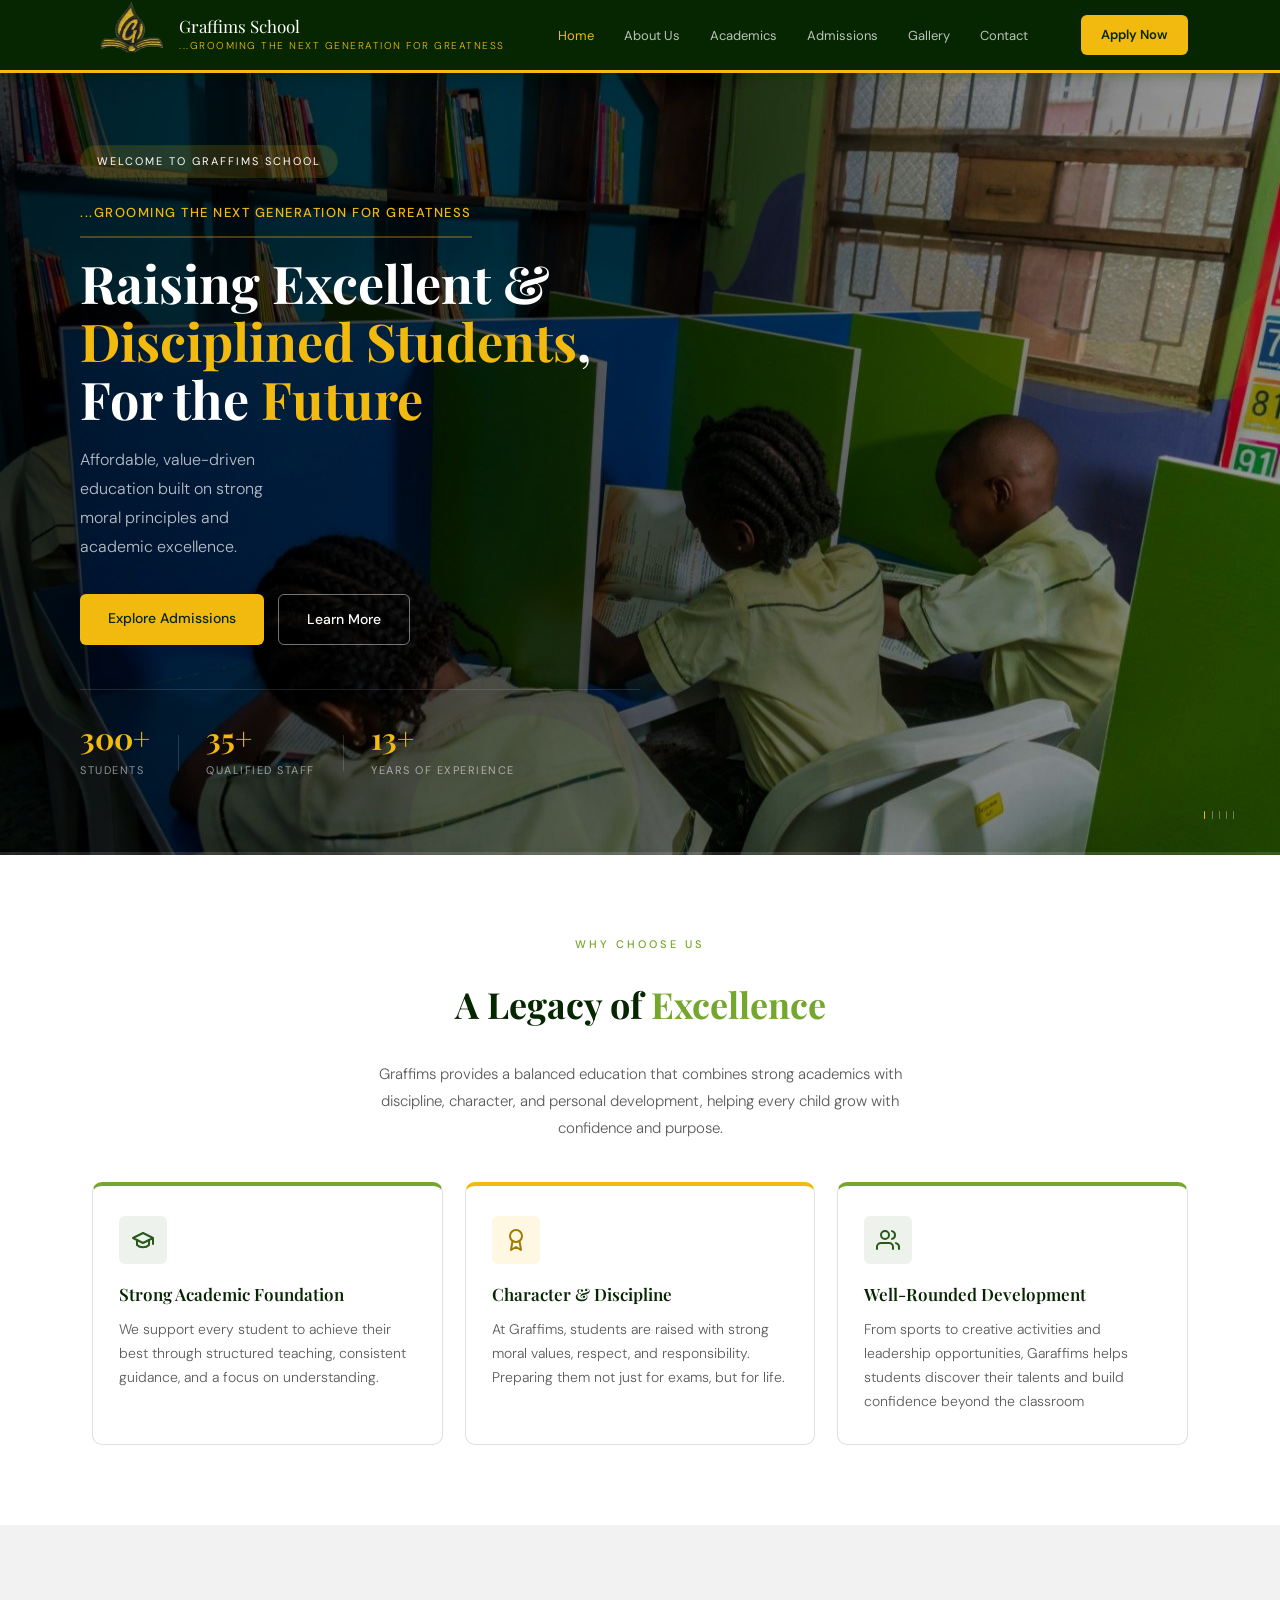
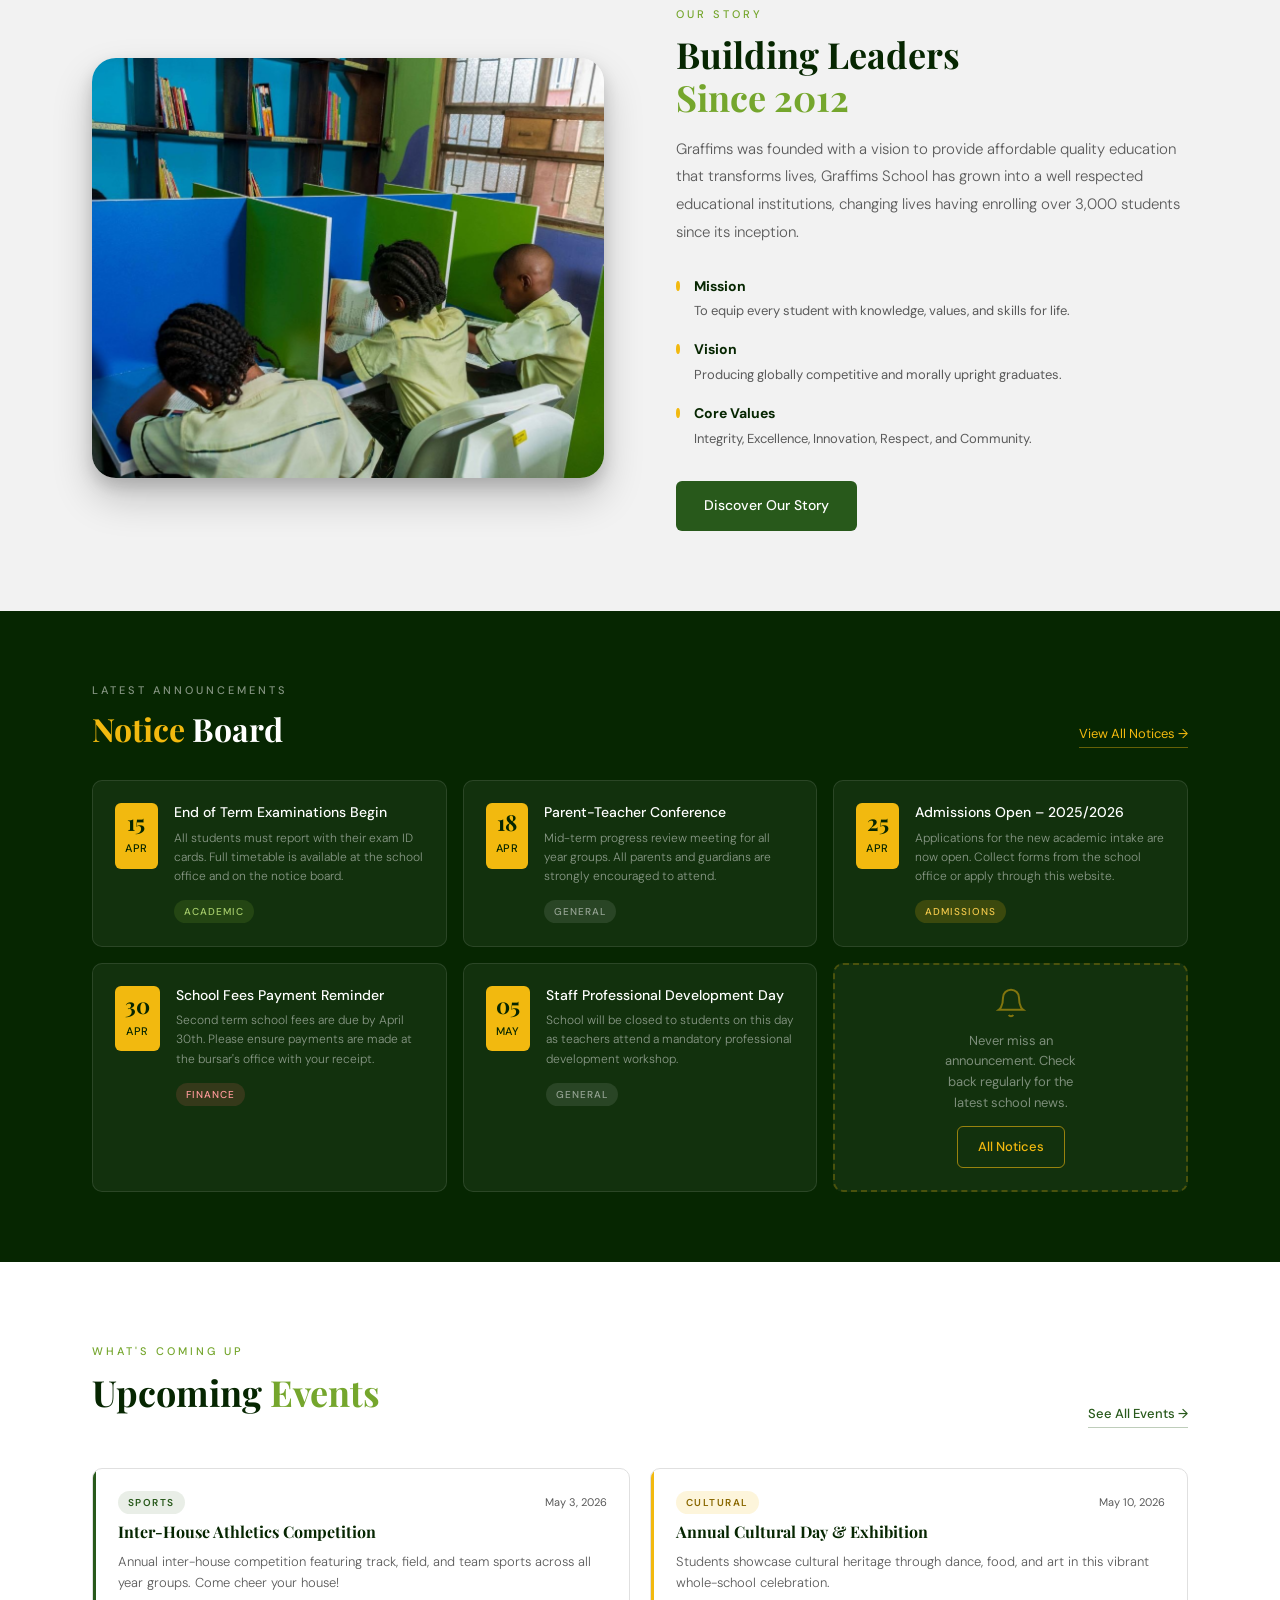
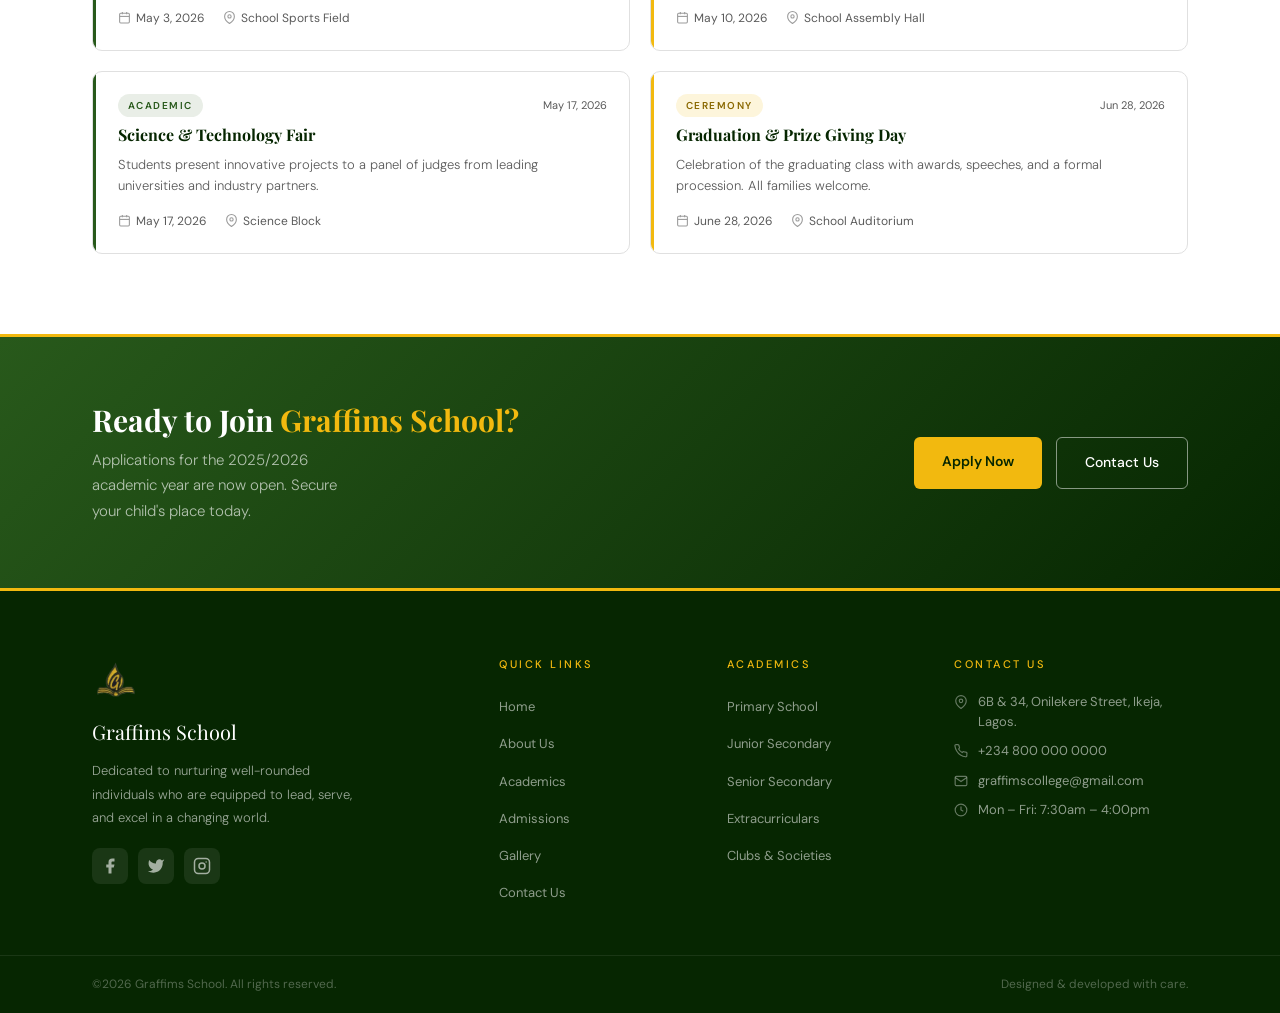
==== commit ad4af504: "Mobile responsiveness update" ====
--- a/index.html
+++ b/index.html
@@ -78,6 +78,7 @@
         <!-- ---- HERO CONTENT ---- -->
         <div class="hero-content">
             <div class="hero-badge">Welcome to Graffims School</div>
+            <div class="hero-motto">...grooming the next generation for greatness</div>
             <h1 class="hero-title">
                 Raising Excellent & <span class="highlight">Disciplined Students</span>,<br />
                 For the <span class="highlight">Future</span>
--- a/css/style.css
+++ b/css/style.css
@@ -74,9 +74,51 @@
     padding: 0 32px;
 }
 
+@media (max-width: 1024px) {
+    .container {
+        padding: 0 28px;
+    }
+}
+
+@media (max-width: 768px) {
+    .container {
+        padding: 0 24px;
+    }
+}
+
+@media (max-width: 600px) {
+    .container {
+        padding: 0 20px;
+    }
+}
+
+@media (max-width: 375px) {
+    .container {
+        padding: 0 16px;
+    }
+}
+
 /* ---------- SECTIONS ---------- */
 .section {
     padding: 80px 0;
+}
+
+@media (max-width: 768px) {
+    .section {
+        padding: 60px 0;
+    }
+}
+
+@media (max-width: 600px) {
+    .section {
+        padding: 48px 0;
+    }
+}
+
+@media (max-width: 375px) {
+    .section {
+        padding: 40px 0;
+    }
 }
 
 .section-light {
@@ -119,6 +161,20 @@
     justify-content: space-between;
     margin-bottom: 40px;
     gap: 20px;
+}
+
+@media (max-width: 768px) {
+    .section-header {
+        flex-direction: column;
+        align-items: flex-start;
+        margin-bottom: 32px;
+    }
+}
+
+@media (max-width: 375px) {
+    .section-header {
+        margin-bottom: 24px;
+    }
 }
 
 .section-header.centered {
@@ -234,6 +290,28 @@
     grid-template-columns: repeat(2, 1fr);
 }
 
+@media (max-width: 768px) {
+    .cards-grid.three-col {
+        grid-template-columns: repeat(2, 1fr);
+    }
+}
+
+@media (max-width: 600px) {
+    .cards-grid.three-col,
+    .cards-grid.two-col {
+        grid-template-columns: 1fr;
+    }
+    .cards-grid {
+        gap: 18px;
+    }
+}
+
+@media (max-width: 375px) {
+    .cards-grid {
+        gap: 14px;
+    }
+}
+
 /* ---------- NAVIGATION ---------- */
 .site-header {
     position: sticky;
@@ -255,6 +333,26 @@
     gap: 20px;
 }
 
+@media (max-width: 768px) {
+    .navbar {
+        padding: 0 24px;
+        height: 65px;
+    }
+}
+
+@media (max-width: 600px) {
+    .navbar {
+        padding: 0 16px;
+        height: 60px;
+    }
+}
+
+@media (max-width: 375px) {
+    .navbar {
+        padding: 0 12px;
+    }
+}
+
 .nav-logo {
     display: flex;
     align-items: center;
@@ -266,6 +364,20 @@
     width: 75px;
     height: 90px;
 
+}
+
+@media (max-width: 768px) {
+    .logo-img {
+        width: 60px;
+        height: 72px;
+    }
+}
+
+@media (max-width: 600px) {
+    .logo-img {
+        width: 50px;
+        height: 60px;
+    }
 }
 
 .logo-text {
@@ -286,6 +398,18 @@
     letter-spacing: 1.5px;
     text-transform: uppercase;
     font-weight: 300;
+}
+
+@media (max-width: 768px) {
+    .logo-tagline {
+        display: none;
+    }
+}
+
+@media (max-width: 600px) {
+    .logo-tagline {
+        display: none;
+    }
 }
 
 .nav-links {
@@ -362,6 +486,36 @@
     grid-template-columns: 2fr 1fr 1fr 1.3fr;
     gap: 48px;
     padding: 64px 32px 40px;
+}
+
+@media (max-width: 1024px) {
+    .footer-grid {
+        grid-template-columns: 1fr 1fr;
+        gap: 36px;
+        padding: 48px 28px 32px;
+    }
+}
+
+@media (max-width: 768px) {
+    .footer-grid {
+        grid-template-columns: 1fr;
+        gap: 28px;
+        padding: 40px 24px;
+    }
+}
+
+@media (max-width: 600px) {
+    .footer-grid {
+        gap: 20px;
+        padding: 32px 20px;
+    }
+}
+
+@media (max-width: 375px) {
+    .footer-grid {
+        gap: 16px;
+        padding: 24px 16px;
+    }
 }
 
 .footer-logo {
@@ -539,4 +693,66 @@
         gap: 6px;
         text-align: center;
     }
+}
+
+/* Extra Small Mobile (375px and below) */
+@media (max-width: 375px) {
+    .container {
+        padding: 0 16px;
+    }
+
+    .section {
+        padding: 32px 0;
+    }
+
+    .section-title {
+        font-size: 22px;
+    }
+
+    .section-label {
+        font-size: 10px;
+        letter-spacing: 2px;
+    }
+
+    .logo-name {
+        font-size: 15px;
+    }
+
+    .logo-tagline {
+        font-size: 9px;
+    }
+
+    .nav-links a {
+        font-size: 12px;
+        padding: 6px 10px;
+    }
+
+    .nav-cta {
+        font-size: 12px;
+        padding: 8px 16px;
+    }
+
+    .btn {
+        font-size: 13px;
+        padding: 11px 20px;
+    }
+
+    .footer-bottom-inner {
+        font-size: 11px;
+    }
+
+    .footer-col h4 {
+        font-size: 10px;
+        letter-spacing: 2px;
+        margin-bottom: 12px;
+    }
+
+    .footer-col ul a {
+        font-size: 12px;
+    }
+
+    .footer-contact-list li {
+        font-size: 12px;
+        margin-bottom: 10px;
+    }
 }
--- a/css/home.css
+++ b/css/home.css
@@ -19,6 +19,36 @@
   overflow: hidden;
   /* Fallback colour while first image loads */
   background-color: var(--deep);
+}
+
+@media (max-width: 1024px) {
+  .hero {
+    padding: 60px 40px;
+  }
+}
+
+@media (max-width: 768px) {
+  .hero {
+    padding: 50px 30px;
+    min-height: 420px;
+    gap: 32px;
+  }
+}
+
+@media (max-width: 600px) {
+  .hero {
+    padding: 40px 20px;
+    min-height: 360px;
+    gap: 24px;
+  }
+}
+
+@media (max-width: 375px) {
+  .hero {
+    padding: 30px 16px;
+    min-height: 300px;
+    gap: 16px;
+  }
 }
 
 /* ---- SLIDESHOW BACKGROUND ---- */
@@ -69,26 +99,76 @@
   z-index: 2;
 }
 .hero-circle-1 {
-  width: 40.0000%;
+  width: 40%;
   height: 480px;
   border: 70px solid rgba(242,185,15,0.06);
   top: -140px;
   right: -100px;
 }
 .hero-circle-2 {
-  width: 18.3333%;
+  width: 18%;
   height: 220px;
   background: rgba(117,166,45,0.07);
   bottom: -80px;
   left: 32%;
 }
 
+@media (max-width: 1024px) {
+  .hero-circle-1 {
+    width: 25%;
+    height: 300px;
+    border-width: 40px;
+    top: -60px;
+    right: -50px;
+  }
+  .hero-circle-2 {
+    width: 12%;
+    height: 150px;
+    bottom: -30px;
+    left: 25%;
+  }
+}
+
+@media (max-width: 768px) {
+  .hero-circle-1 {
+    width: 18%;
+    height: 200px;
+    border-width: 25px;
+    top: -40px;
+    right: -30px;
+    opacity: 0.5;
+  }
+  .hero-circle-2 {
+    width: 10%;
+    height: 100px;
+    bottom: -20px;
+    left: 20%;
+    opacity: 0.3;
+  }
+}
+
+@media (max-width: 600px) {
+  .hero-circle-1 {
+    display: none;
+  }
+  .hero-circle-2 {
+    display: none;
+  }
+}
+
 /* ---- HERO CONTENT ---- */
 .hero-content {
   flex: 1;
-  max-width: 50.0000%;
+  max-width: 50%;
   position: relative;
   z-index: 3; /* above overlay + circles */
+}
+
+@media (max-width: 768px) {
+  .hero-content {
+    max-width: 100%;
+    text-align: center;
+  }
 }
 
 /* ---- SLIDESHOW CONTROLS ---- */
@@ -206,6 +286,39 @@
   font-weight: 400;
 }
 
+.hero-motto {
+  display: inline-block;
+  font-size: 13px;
+  letter-spacing: 1.5px;
+  text-transform: uppercase;
+  color: var(--gold);
+  font-weight: 500;
+  margin-bottom: 16px;
+  padding-bottom: 12px;
+  border-bottom: 2px solid rgba(242, 185, 15, 0.3);
+}
+
+@media (max-width: 768px) {
+  .hero-motto {
+    font-size: 12px;
+    margin-bottom: 14px;
+  }
+}
+
+@media (max-width: 600px) {
+  .hero-motto {
+    font-size: 11px;
+    margin-bottom: 12px;
+  }
+}
+
+@media (max-width: 375px) {
+  .hero-motto {
+    font-size: 10px;
+    margin-bottom: 10px;
+  }
+}
+
 .hero-title {
   font-family: var(--font-display);
   font-size: 52px;
@@ -214,19 +327,77 @@
   margin-bottom: 18px;
 }
 
+@media (max-width: 768px) {
+  .hero-title {
+    font-size: 36px;
+  }
+}
+
+@media (max-width: 600px) {
+  .hero-title {
+    font-size: 28px;
+  }
+}
+
+@media (max-width: 375px) {
+  .hero-title {
+    font-size: 24px;
+  }
+}
+
 .hero-desc {
   color: rgba(255,255,255,0.72);
   font-size: 16px;
   line-height: 1.8;
-  max-width: 38.3333%;
+  max-width: 38%;
   margin-bottom: 32px;
   font-weight: 300;
 }
 
+@media (max-width: 768px) {
+  .hero-desc {
+    max-width: 100%;
+    font-size: 15px;
+    margin: 0 auto 24px;
+  }
+}
+
+@media (max-width: 600px) {
+  .hero-desc {
+    font-size: 14px;
+    margin-bottom: 18px;
+  }
+}
+
+@media (max-width: 375px) {
+  .hero-desc {
+    font-size: 13px;
+    margin-bottom: 14px;
+  }
+}
+
 .hero-buttons {
   display: flex;
   gap: 14px;
   flex-wrap: wrap;
+}
+
+@media (max-width: 768px) {
+  .hero-buttons {
+    justify-content: center;
+  }
+}
+
+@media (max-width: 375px) {
+  .hero-buttons {
+    flex-direction: column;
+    gap: 10px;
+  }
+  
+  .hero-buttons .btn {
+    width: 100%;
+    text-align: center;
+  }
 }
 
 .hero-stats {
@@ -236,6 +407,30 @@
   margin-top: 44px;
   padding-top: 32px;
   border-top: 1px solid rgba(255,255,255,0.12);
+}
+
+@media (max-width: 768px) {
+  .hero-stats {
+    justify-content: center;
+    gap: 20px;
+    margin-top: 28px;
+    padding-top: 20px;
+  }
+}
+
+@media (max-width: 600px) {
+  .hero-stats {
+    gap: 16px;
+    margin-top: 20px;
+    padding-top: 16px;
+  }
+}
+
+@media (max-width: 375px) {
+  .hero-stats {
+    gap: 12px;
+    flex-wrap: wrap;
+  }
 }
 .stat strong {
   display: block;
@@ -313,6 +508,22 @@
   align-items: center;
 }
 
+@media (max-width: 768px) {
+  .about-split {
+    grid-template-columns: 1fr;
+    gap: 40px;
+  }
+  .about-image-side {
+    order: -1;
+  }
+}
+
+@media (max-width: 375px) {
+  .about-split {
+    gap: 24px;
+  }
+}
+
 .about-image-side { position: relative; }
 .about-img {
   width: 100%;
@@ -322,13 +533,31 @@
   box-shadow: 0 20px 40px rgba(0, 0, 0, 0.2), 0 8px 16px rgba(0, 0, 0, 0.15);
   background: linear-gradient(135deg, var(--deep), var(--forest));
 }
+
+@media (max-width: 768px) {
+  .about-img {
+    height: 280px;
+  }
+}
+
+@media (max-width: 600px) {
+  .about-img {
+    height: 240px;
+  }
+}
+
+@media (max-width: 375px) {
+  .about-img {
+    height: 200px;
+  }
+}
 .about-years-badge {
   position: absolute;
   bottom: -18px;
   right: -18px;
   background: var(--gold);
   color: var(--deep);
-  width: 8.3333%;
+  width: 100px;
   height: 100px;
   border-radius: 50%;
   display: flex;
@@ -337,6 +566,30 @@
   justify-content: center;
   box-shadow: var(--shadow-md);
   text-align: center;
+}
+
+@media (max-width: 600px) {
+  .about-years-badge {
+    width: 80px;
+    height: 80px;
+    bottom: -10px;
+    right: -10px;
+  }
+  .about-years-badge strong {
+    font-size: 24px;
+  }
+}
+
+@media (max-width: 375px) {
+  .about-years-badge {
+    width: 70px;
+    height: 70px;
+    bottom: -5px;
+    right: -5px;
+  }
+  .about-years-badge strong {
+    font-size: 20px;
+  }
 }
 .about-years-badge strong { font-size: 30px; font-family: var(--font-display); line-height: 1; }
 .about-years-badge span   { font-size: 10px; font-weight: 500; line-height: 1.3; }
@@ -400,6 +653,26 @@
   display: grid;
   grid-template-columns: repeat(3, 1fr);
   gap: 16px;
+}
+
+@media (max-width: 768px) {
+  .notices-grid {
+    grid-template-columns: repeat(2, 1fr);
+    gap: 12px;
+  }
+}
+
+@media (max-width: 600px) {
+  .notices-grid {
+    grid-template-columns: 1fr;
+    gap: 12px;
+  }
+}
+
+@media (max-width: 375px) {
+  .notices-grid {
+    gap: 10px;
+  }
 }
 
 .notice-item {
@@ -475,8 +748,22 @@
   font-size: 13px;
   color: rgba(255,255,255,0.45);
   line-height: 1.6;
-  max-width: 16.6667%;
+  max-width: 160px;
   margin: 0;
+}
+
+@media (max-width: 600px) {
+  .notice-cta-inner p {
+    max-width: 140px;
+    font-size: 12px;
+  }
+}
+
+@media (max-width: 375px) {
+  .notice-cta-inner p {
+    max-width: 120px;
+    font-size: 11px;
+  }
 }
 
 
@@ -485,6 +772,19 @@
   display: grid;
   grid-template-columns: repeat(2, 1fr);
   gap: 20px;
+}
+
+@media (max-width: 768px) {
+  .events-grid {
+    grid-template-columns: 1fr;
+    gap: 16px;
+  }
+}
+
+@media (max-width: 375px) {
+  .events-grid {
+    gap: 12px;
+  }
 }
 
 .view-all-btn {
@@ -581,6 +881,20 @@
   gap: 32px;
   flex-wrap: wrap;
 }
+
+@media (max-width: 768px) {
+  .cta-inner {
+    flex-direction: column;
+    text-align: center;
+    gap: 24px;
+  }
+}
+
+@media (max-width: 375px) {
+  .cta-inner {
+    gap: 16px;
+  }
+}
 .cta-text h2 {
   font-family: var(--font-display);
   font-size: 30px;
@@ -593,7 +907,13 @@
   color: rgba(255,255,255,0.65);
   font-size: 15px;
   font-weight: 300;
-  max-width: 43.3333%;
+  max-width: 43%;
+}
+
+@media (max-width: 768px) {
+  .cta-text p {
+    max-width: 100%;
+  }
 }
 .cta-buttons { display: flex; gap: 14px; flex-wrap: wrap; }
 
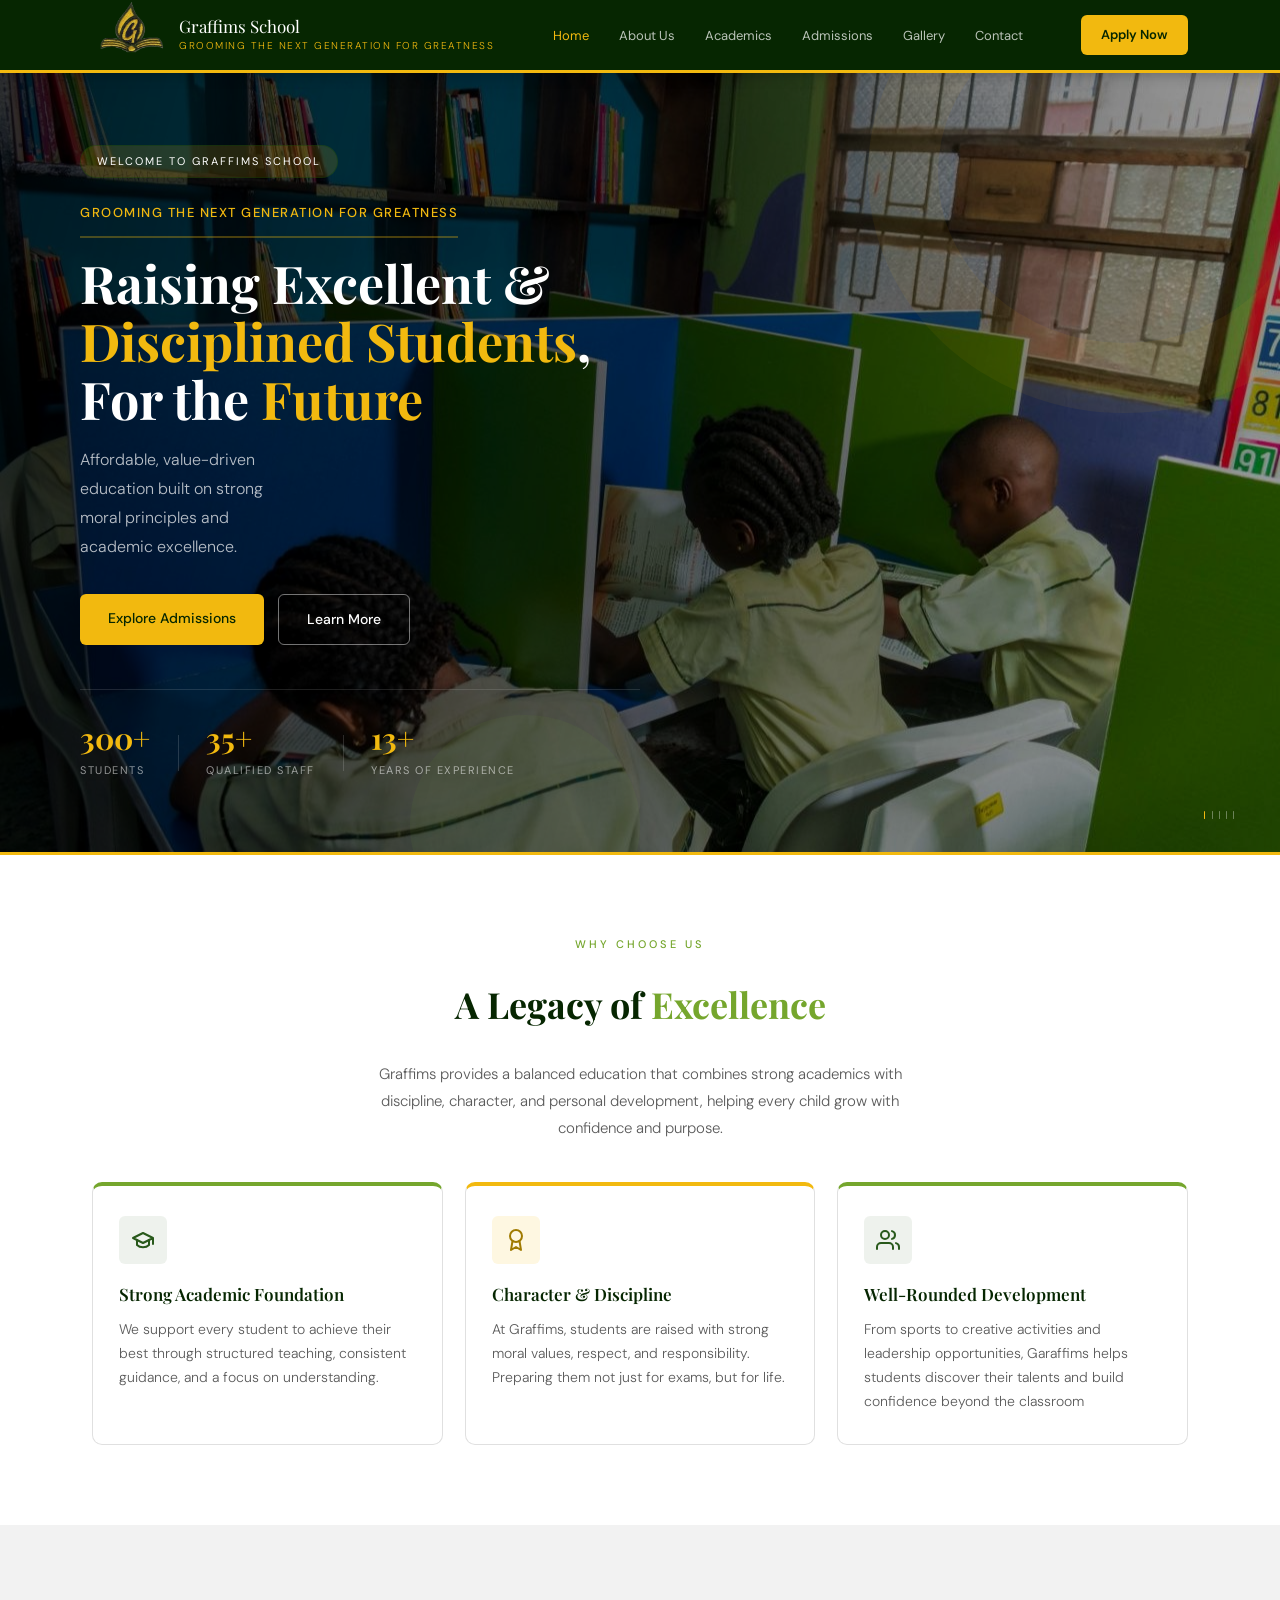
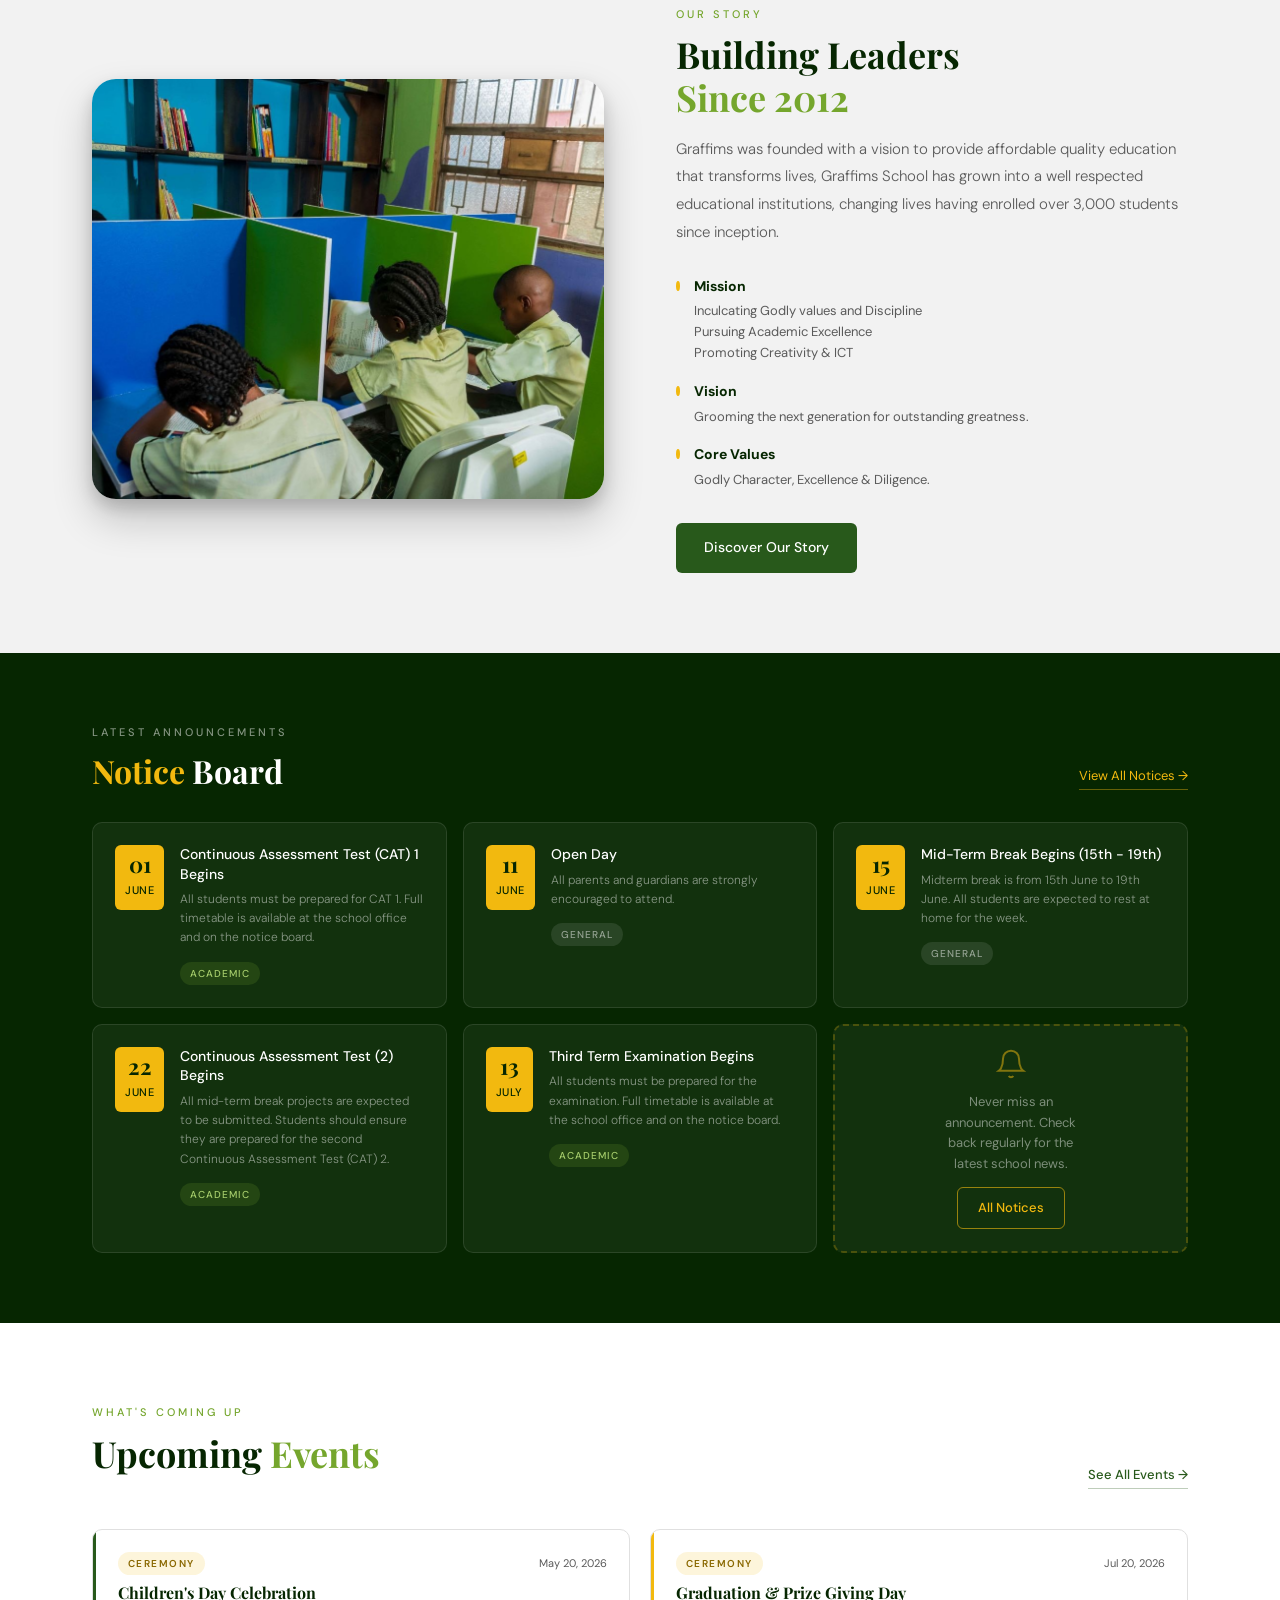
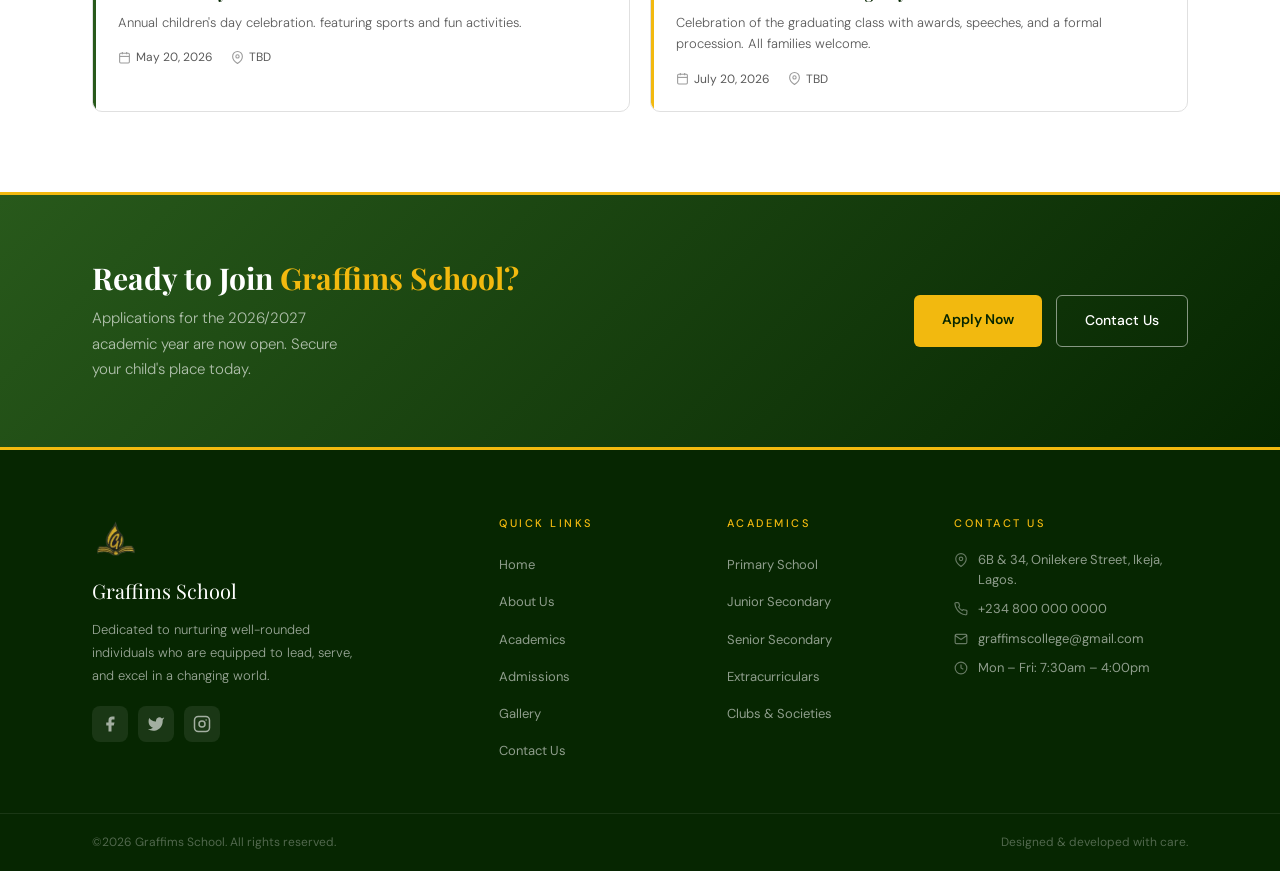
==== commit 17a64ad4: "Update" ====
--- a/index.html
+++ b/index.html
@@ -29,7 +29,7 @@
                 <img src="images/logo/logo.png" alt="Graffims School Logo" class="logo-img" />
                 <div class="logo-text">
                     <span class="logo-name">Graffims School</span>
-                    <span class="logo-tagline">...grooming the next generation for greatness</span>
+                    <span class="logo-tagline">grooming the next generation for greatness</span>
                 </div>
             </div>
 
@@ -78,7 +78,7 @@
         <!-- ---- HERO CONTENT ---- -->
         <div class="hero-content">
             <div class="hero-badge">Welcome to Graffims School</div>
-            <div class="hero-motto">...grooming the next generation for greatness</div>
+            <div class="hero-motto">grooming the next generation for greatness</div>
             <h1 class="hero-title">
                 Raising Excellent & <span class="highlight">Disciplined Students</span>,<br />
                 For the <span class="highlight">Future</span>
@@ -217,28 +217,32 @@
                 <p class="about-desc">
                     Graffims was founded with a vision to provide affordable quality education that transforms lives, 
                     Graffims School has grown into a well respected educational institutions,
-                    changing lives having enrolling over 3,000 students since its inception.
+                    changing lives having enrolled over 3,000 students since inception.
                 </p>
                 <ul class="about-values">
                     <li>
                         <div class="value-dot"></div>
                         <div>
                             <strong>Mission</strong>
-                            <p>To equip every student with knowledge, values, and skills for life.</p>
+                            <p>
+                                Inculcating Godly values and Discipline <br>
+                                Pursuing Academic Excellence <br>
+                                Promoting Creativity & ICT <br>
+                            </p>
                         </div>
                     </li>
                     <li>
                         <div class="value-dot"></div>
                         <div>
                             <strong>Vision</strong>
-                            <p>Producing globally competitive and morally upright graduates.</p>
+                            <p>Grooming the next generation for outstanding greatness.</p>
                         </div>
                     </li>
                     <li>
                         <div class="value-dot"></div>
                         <div>
                             <strong>Core Values</strong>
-                            <p>Integrity, Excellence, Innovation, Respect, and Community.</p>
+                            <p>Godly Character, Excellence & Diligence.</p>
                         </div>
                     </li>
                 </ul>
@@ -263,66 +267,76 @@
 
                 <div class="notice-item">
                     <div class="notice-date">
-                        <strong>15</strong>
-                        <span>Apr</span>
+                        <strong>01</strong>
+                        <span>June</span>
                     </div>
                     <div class="notice-body">
-                        <h4>End of Term Examinations Begin</h4>
-                        <p>All students must report with their exam ID cards. Full timetable is available at the school
-                            office and on the notice board.</p>
+                        <h4>Continuous Assessment Test (CAT) 1 Begins </h4>
+                        <p>
+                            All students must be prepared for CAT 1. Full timetable is available at the school
+                            office and on the notice board.
+                        </p>
                         <span class="notice-tag academic-tag">Academic</span>
                     </div>
                 </div>
 
                 <div class="notice-item">
                     <div class="notice-date">
-                        <strong>18</strong>
-                        <span>Apr</span>
+                        <strong>11</strong>
+                        <span>June</span>
                     </div>
                     <div class="notice-body">
-                        <h4>Parent-Teacher Conference</h4>
-                        <p>Mid-term progress review meeting for all year groups. All parents and guardians are strongly
-                            encouraged to attend.</p>
+                        <h4>Open Day</h4>
+                        <p> 
+                            All parents and guardians are strongly
+                            encouraged to attend.
+                        </p>
                         <span class="notice-tag general-tag">General</span>
                     </div>
                 </div>
 
                 <div class="notice-item">
                     <div class="notice-date">
-                        <strong>25</strong>
-                        <span>Apr</span>
+                        <strong>15</strong>
+                        <span>June</span>
                     </div>
                     <div class="notice-body">
-                        <h4>Admissions Open – 2025/2026</h4>
-                        <p>Applications for the new academic intake are now open. Collect forms from the school office
-                            or apply through this website.</p>
-                        <span class="notice-tag admissions-tag">Admissions</span>
+                        <h4> Mid-Term Break Begins (15th - 19th)</h4>
+                        <p>
+                            Midterm break is from 15th June to 19th June. All students are expected to rest
+                            at home for the week.
+                        </p>
+                        <span class="notice-tag general-tag">General</span>
                     </div>
                 </div>
 
                 <div class="notice-item">
                     <div class="notice-date">
-                        <strong>30</strong>
-                        <span>Apr</span>
+                        <strong>22</strong>
+                        <span>June</span>
                     </div>
                     <div class="notice-body">
-                        <h4>School Fees Payment Reminder</h4>
-                        <p>Second term school fees are due by April 30th. Please ensure payments are made at the
-                            bursar's office with your receipt.</p>
-                        <span class="notice-tag finance-tag">Finance</span>
+                        <h4>Continuous Assessment Test (2) Begins</h4>
+                        <p>
+                            All mid-term break projects are expected to be submitted.
+                            Students should ensure they are prepared for the second Continuous Assessment Test (CAT) 2.
+                        </p>
+                        <span class="notice-tag academic-tag">Academic</span>
                     </div>
                 </div>
 
                 <div class="notice-item">
                     <div class="notice-date">
-                        <strong>05</strong>
-                        <span>May</span>
+                        <strong>13</strong>
+                        <span>July</span>
                     </div>
                     <div class="notice-body">
-                        <h4>Staff Professional Development Day</h4>
-                        <p>School will be closed to students on this day as teachers attend a mandatory professional
-                            development workshop.</p>
-                        <span class="notice-tag general-tag">General</span>
+                        <h4>Third Term Examination Begins </h4>
+                        <p>
+                            All students must be prepared for the examination. Full timetable is available at the school
+                            office and on the notice board.
+                        </p>
+                        <span class="notice-tag academic-tag">Academic</span>
                     </div>
                 </div>
 
@@ -362,12 +376,13 @@
                     <div class="event-stripe green-stripe"></div>
                     <div class="event-body">
                         <div class="event-top">
-                            <span class="event-tag sports-tag">Sports</span>
-                            <span class="event-date-label">May 3, 2026</span>
-                        </div>
-                        <h4>Inter-House Athletics Competition</h4>
-                        <p>Annual inter-house competition featuring track, field, and team sports across all year
-                            groups. Come cheer your house!</p>
+                            <span class="event-tag ceremony-tag">CEREMONY</span>
+                            <span class="event-date-label">May 20, 2026</span>
+                        </div>
+                        <h4>Children's Day Celebration</h4>
+                        <p>
+                            Annual children's day celebration. featuring sports and fun activities.
+                        </p>
                         <div class="event-meta">
                             <span>
                                 <svg width="13" height="13" viewBox="0 0 24 24" fill="none" stroke="currentColor"
@@ -377,7 +392,7 @@
                                     <line x1="8" y1="2" x2="8" y2="6" />
                                     <line x1="3" y1="10" x2="21" y2="10" />
                                 </svg>
-                                May 3, 2026
+                                May 20, 2026
                             </span>
                             <span>
                                 <svg width="13" height="13" viewBox="0 0 24 24" fill="none" stroke="currentColor"
@@ -385,73 +400,7 @@
                                     <path d="M21 10c0 7-9 13-9 13s-9-6-9-13a9 9 0 0 1 18 0z" />
                                     <circle cx="12" cy="10" r="3" />
                                 </svg>
-                                School Sports Field
-                            </span>
-                        </div>
-                    </div>
-                </div>
-
-                <div class="event-card">
-                    <div class="event-stripe gold-stripe"></div>
-                    <div class="event-body">
-                        <div class="event-top">
-                            <span class="event-tag cultural-tag">Cultural</span>
-                            <span class="event-date-label">May 10, 2026</span>
-                        </div>
-                        <h4>Annual Cultural Day &amp; Exhibition</h4>
-                        <p>Students showcase cultural heritage through dance, food, and art in this vibrant whole-school
-                            celebration.</p>
-                        <div class="event-meta">
-                            <span>
-                                <svg width="13" height="13" viewBox="0 0 24 24" fill="none" stroke="currentColor"
-                                    stroke-width="2">
-                                    <rect x="3" y="4" width="18" height="18" rx="2" />
-                                    <line x1="16" y1="2" x2="16" y2="6" />
-                                    <line x1="8" y1="2" x2="8" y2="6" />
-                                    <line x1="3" y1="10" x2="21" y2="10" />
-                                </svg>
-                                May 10, 2026
-                            </span>
-                            <span>
-                                <svg width="13" height="13" viewBox="0 0 24 24" fill="none" stroke="currentColor"
-                                    stroke-width="2">
-                                    <path d="M21 10c0 7-9 13-9 13s-9-6-9-13a9 9 0 0 1 18 0z" />
-                                    <circle cx="12" cy="10" r="3" />
-                                </svg>
-                                School Assembly Hall
-                            </span>
-                        </div>
-                    </div>
-                </div>
-
-                <div class="event-card">
-                    <div class="event-stripe green-stripe"></div>
-                    <div class="event-body">
-                        <div class="event-top">
-                            <span class="event-tag academic-tag-ev">Academic</span>
-                            <span class="event-date-label">May 17, 2026</span>
-                        </div>
-                        <h4>Science &amp; Technology Fair</h4>
-                        <p>Students present innovative projects to a panel of judges from leading universities and
-                            industry partners.</p>
-                        <div class="event-meta">
-                            <span>
-                                <svg width="13" height="13" viewBox="0 0 24 24" fill="none" stroke="currentColor"
-                                    stroke-width="2">
-                                    <rect x="3" y="4" width="18" height="18" rx="2" />
-                                    <line x1="16" y1="2" x2="16" y2="6" />
-                                    <line x1="8" y1="2" x2="8" y2="6" />
-                                    <line x1="3" y1="10" x2="21" y2="10" />
-                                </svg>
-                                May 17, 2026
-                            </span>
-                            <span>
-                                <svg width="13" height="13" viewBox="0 0 24 24" fill="none" stroke="currentColor"
-                                    stroke-width="2">
-                                    <path d="M21 10c0 7-9 13-9 13s-9-6-9-13a9 9 0 0 1 18 0z" />
-                                    <circle cx="12" cy="10" r="3" />
-                                </svg>
-                                Science Block
+                                TBD
                             </span>
                         </div>
                     </div>
@@ -462,7 +411,7 @@
                     <div class="event-body">
                         <div class="event-top">
                             <span class="event-tag ceremony-tag">Ceremony</span>
-                            <span class="event-date-label">Jun 28, 2026</span>
+                            <span class="event-date-label">Jul 20, 2026</span>
                         </div>
                         <h4>Graduation &amp; Prize Giving Day</h4>
                         <p>Celebration of the graduating class with awards, speeches, and a formal procession. All
@@ -476,7 +425,7 @@
                                     <line x1="8" y1="2" x2="8" y2="6" />
                                     <line x1="3" y1="10" x2="21" y2="10" />
                                 </svg>
-                                June 28, 2026
+                                July 20, 2026
                             </span>
                             <span>
                                 <svg width="13" height="13" viewBox="0 0 24 24" fill="none" stroke="currentColor"
@@ -484,7 +433,7 @@
                                     <path d="M21 10c0 7-9 13-9 13s-9-6-9-13a9 9 0 0 1 18 0z" />
                                     <circle cx="12" cy="10" r="3" />
                                 </svg>
-                                School Auditorium
+                                TBD
                             </span>
                         </div>
                     </div>
@@ -500,7 +449,7 @@
         <div class="container cta-inner">
             <div class="cta-text">
                 <h2>Ready to Join <span>Graffims School?</span></h2>
-                <p>Applications for the 2025/2026 academic year are now open. Secure your child's place today.</p>
+                <p>Applications for the 2026/2027 academic year are now open. Secure your child's place today.</p>
             </div>
             <div class="cta-buttons">
                 <a href="admissions.html" class="btn btn-gold">Apply Now</a>
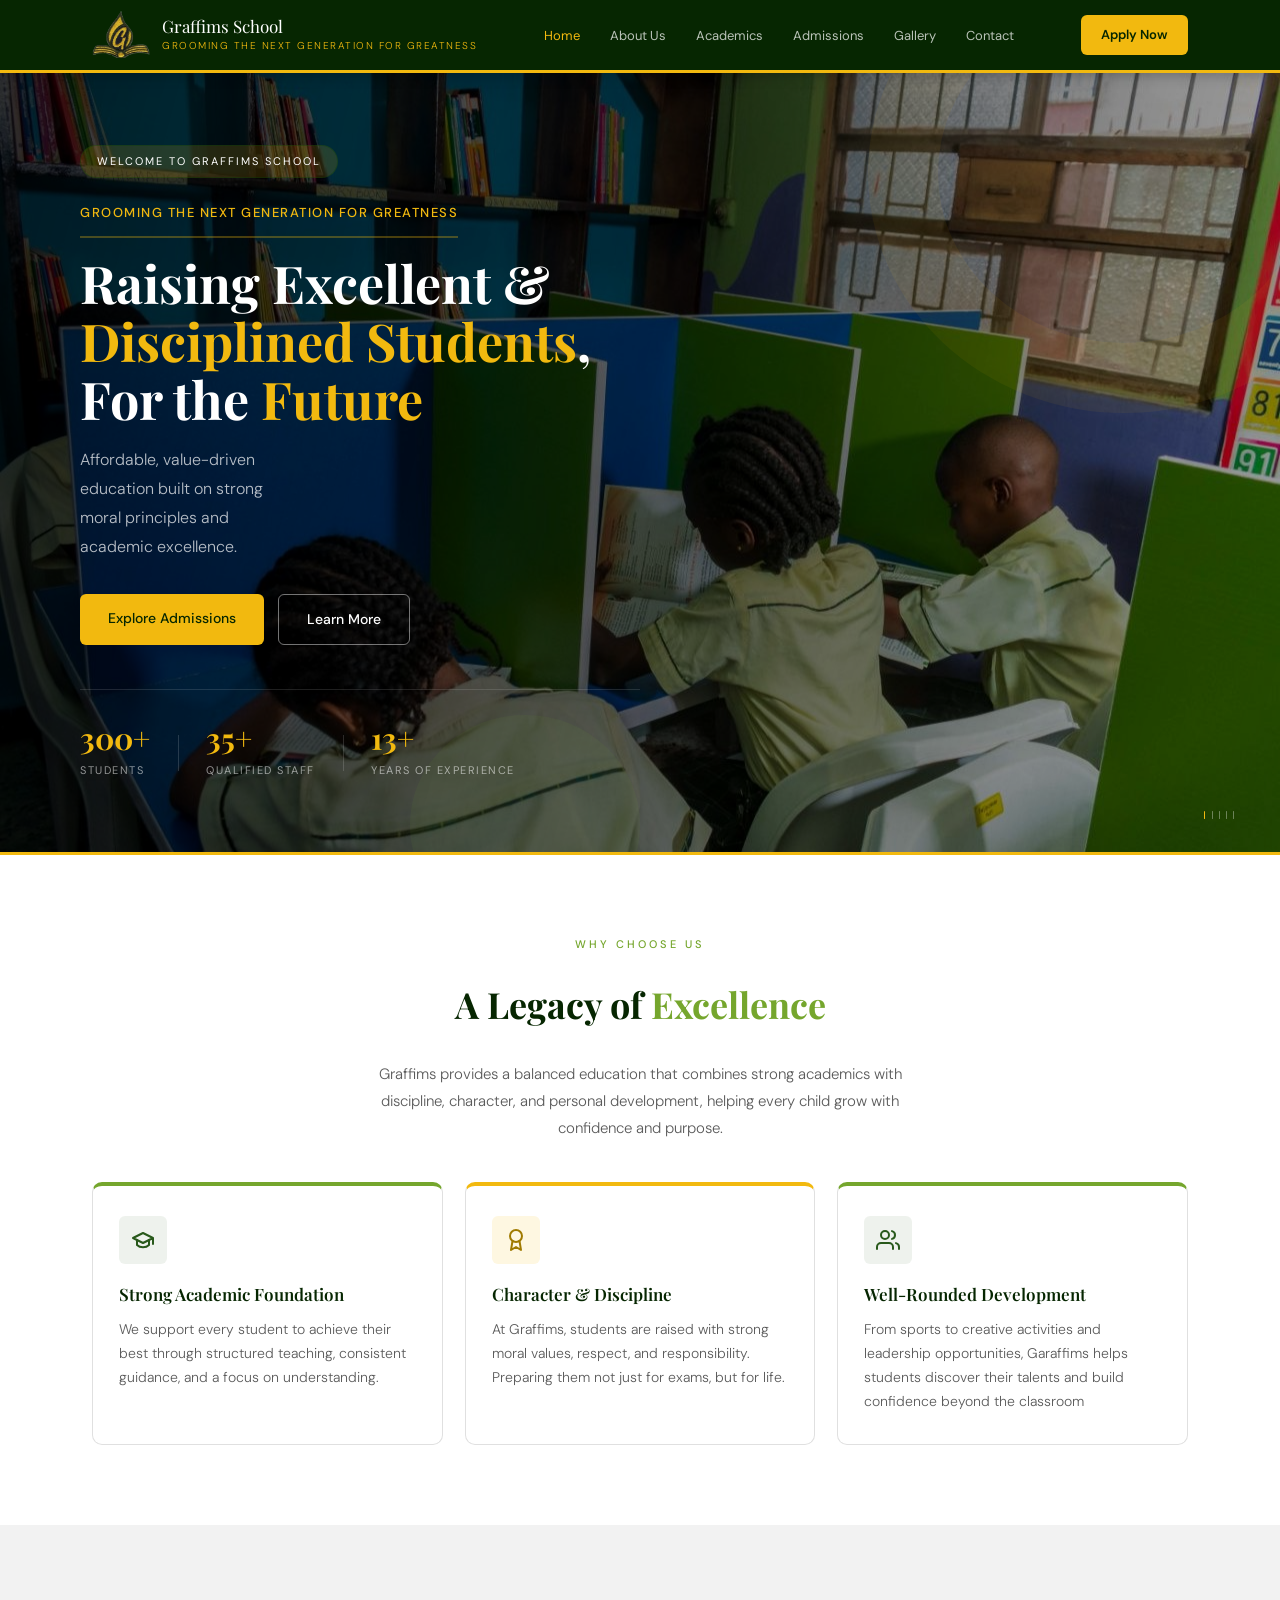
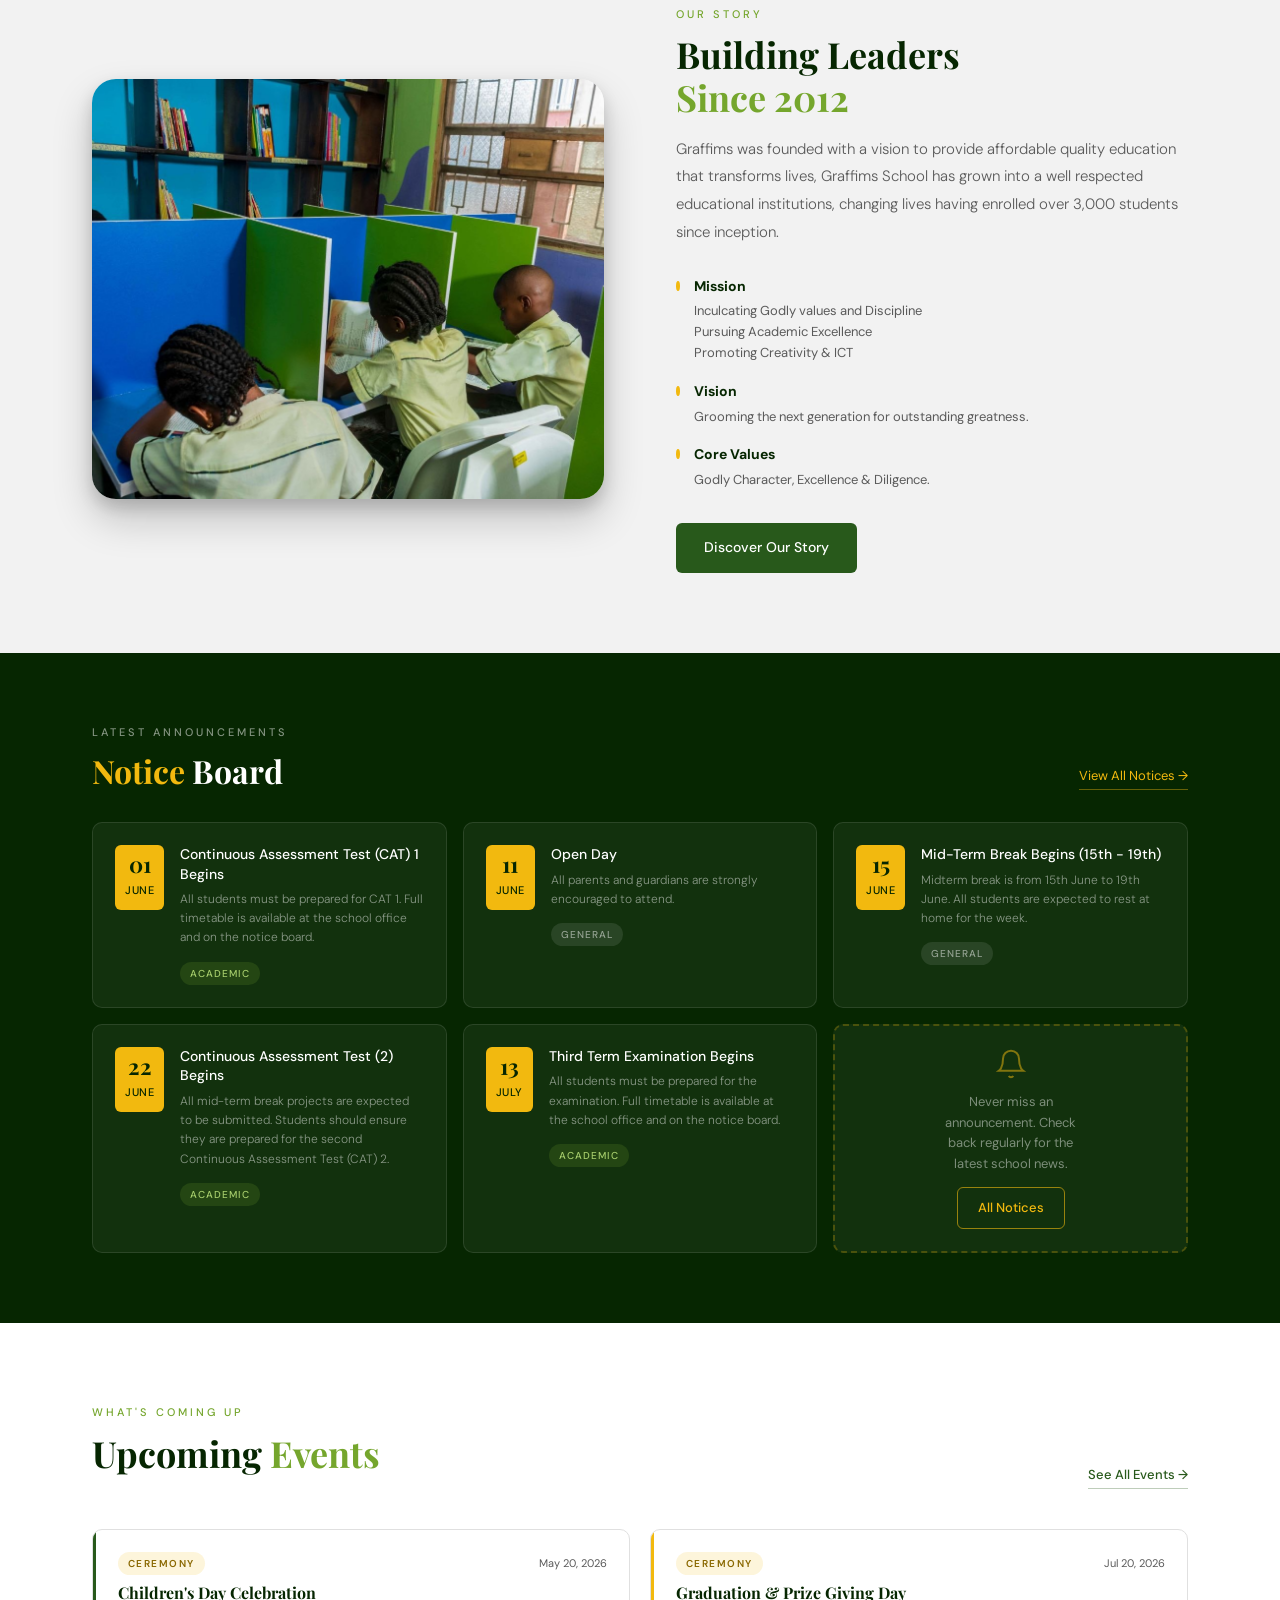
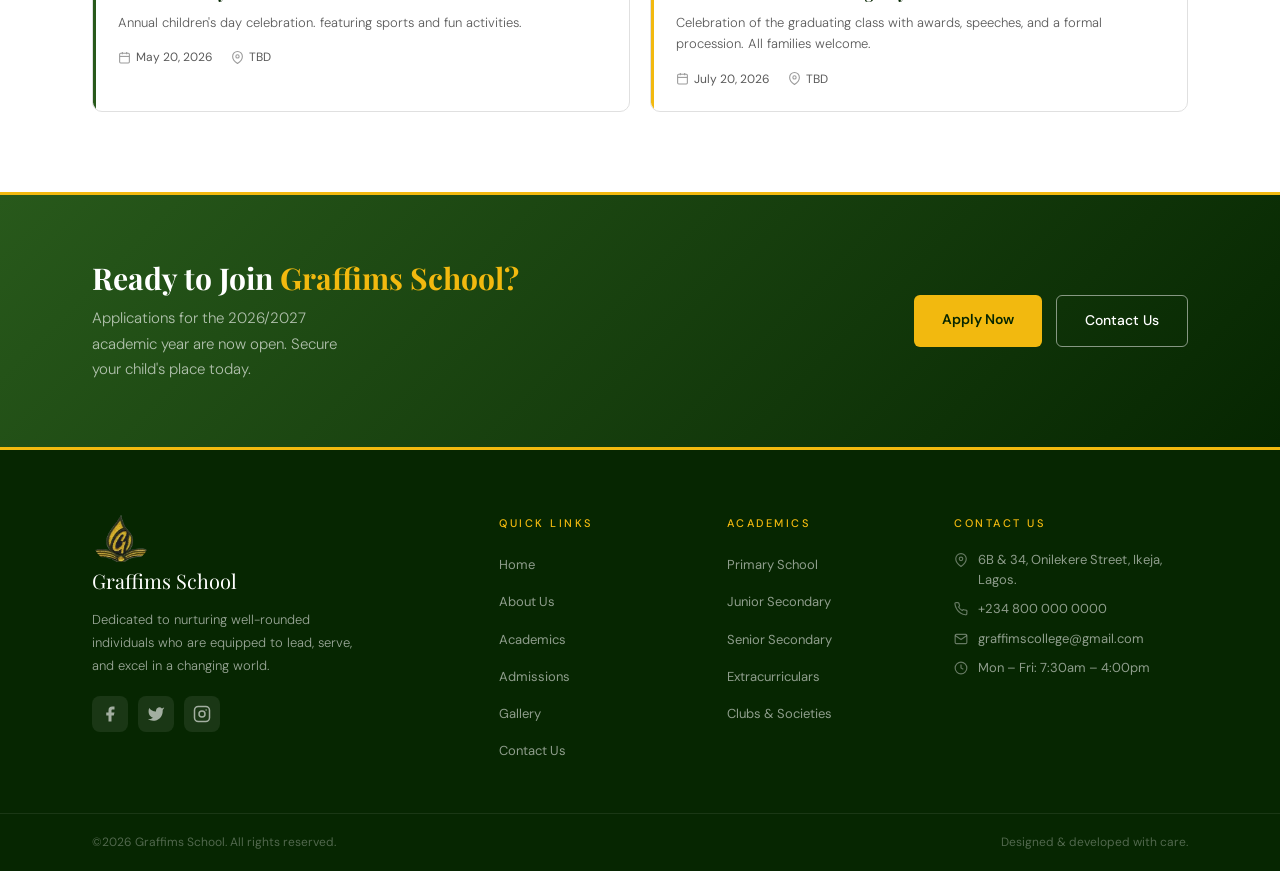
==== commit bf42a87d: "lates update" ====
--- a/index.html
+++ b/index.html
@@ -18,6 +18,7 @@
     <!-- Stylesheet -->
     <link rel="stylesheet" href="css/style.css" />
     <link rel="stylesheet" href="css/home.css" />
+    <link rel="icon" type="image/png" href="images/logo/logo.png">
 </head>
 
 <body>
@@ -260,7 +261,7 @@
                     <p class="section-label light-label">Latest Announcements</p>
                     <h2 class="notice-title"><span class="text-gold">Notice</span> Board</h2>
                 </div>
-                <a href="#" class="view-all-link">View All Notices &rarr;</a>
+                <a href="#notices" class="view-all-link">View All Notices &rarr;</a>
             </div>
 
             <div class="notices-grid">
@@ -470,18 +471,18 @@
                     changing world.</p>
                 <div class="footer-socials">
                     <!-- Replace # with real social media links -->
-                    <a href="#" aria-label="Facebook" class="social-icon">
+                    <a href="https://www.facebook.com/graffimsschoolinteernational" aria-label="Facebook" class="social-icon">
                         <svg width="18" height="18" viewBox="0 0 24 24" fill="currentColor">
                             <path d="M18 2h-3a5 5 0 0 0-5 5v3H7v4h3v8h4v-8h3l1-4h-4V7a1 1 0 0 1 1-1h3z" />
                         </svg>
                     </a>
-                    <a href="#" aria-label="Twitter" class="social-icon">
+                    <a href="" aria-label="Twitter" class="social-icon">
                         <svg width="18" height="18" viewBox="0 0 24 24" fill="currentColor">
                             <path
                                 d="M23 3a10.9 10.9 0 0 1-3.14 1.53 4.48 4.48 0 0 0-7.86 3v1A10.66 10.66 0 0 1 3 4s-4 9 5 13a11.64 11.64 0 0 1-7 2c9 5 20 0 20-11.5a4.5 4.5 0 0 0-.08-.83A7.72 7.72 0 0 0 23 3z" />
                         </svg>
                     </a>
-                    <a href="#" aria-label="Instagram" class="social-icon">
+                    <a href="https://www.instagram.com/graffims_schools" aria-label="Instagram" class="social-icon">
                         <svg width="18" height="18" viewBox="0 0 24 24" fill="none" stroke="currentColor"
                             stroke-width="2">
                             <rect x="2" y="2" width="20" height="20" rx="5" />
--- a/css/style.css
+++ b/css/style.css
@@ -361,8 +361,8 @@
 }
 
 .logo-img {
-    width: 75px;
-    height: 90px;
+    width: auto;
+    height: 50px;
 
 }
 
@@ -519,8 +519,8 @@
 }
 
 .footer-logo {
-    width: 45px;
-    height: 60px;
+    width: auto;
+    height: 50px;
     border-radius: 50%;
 
 }
